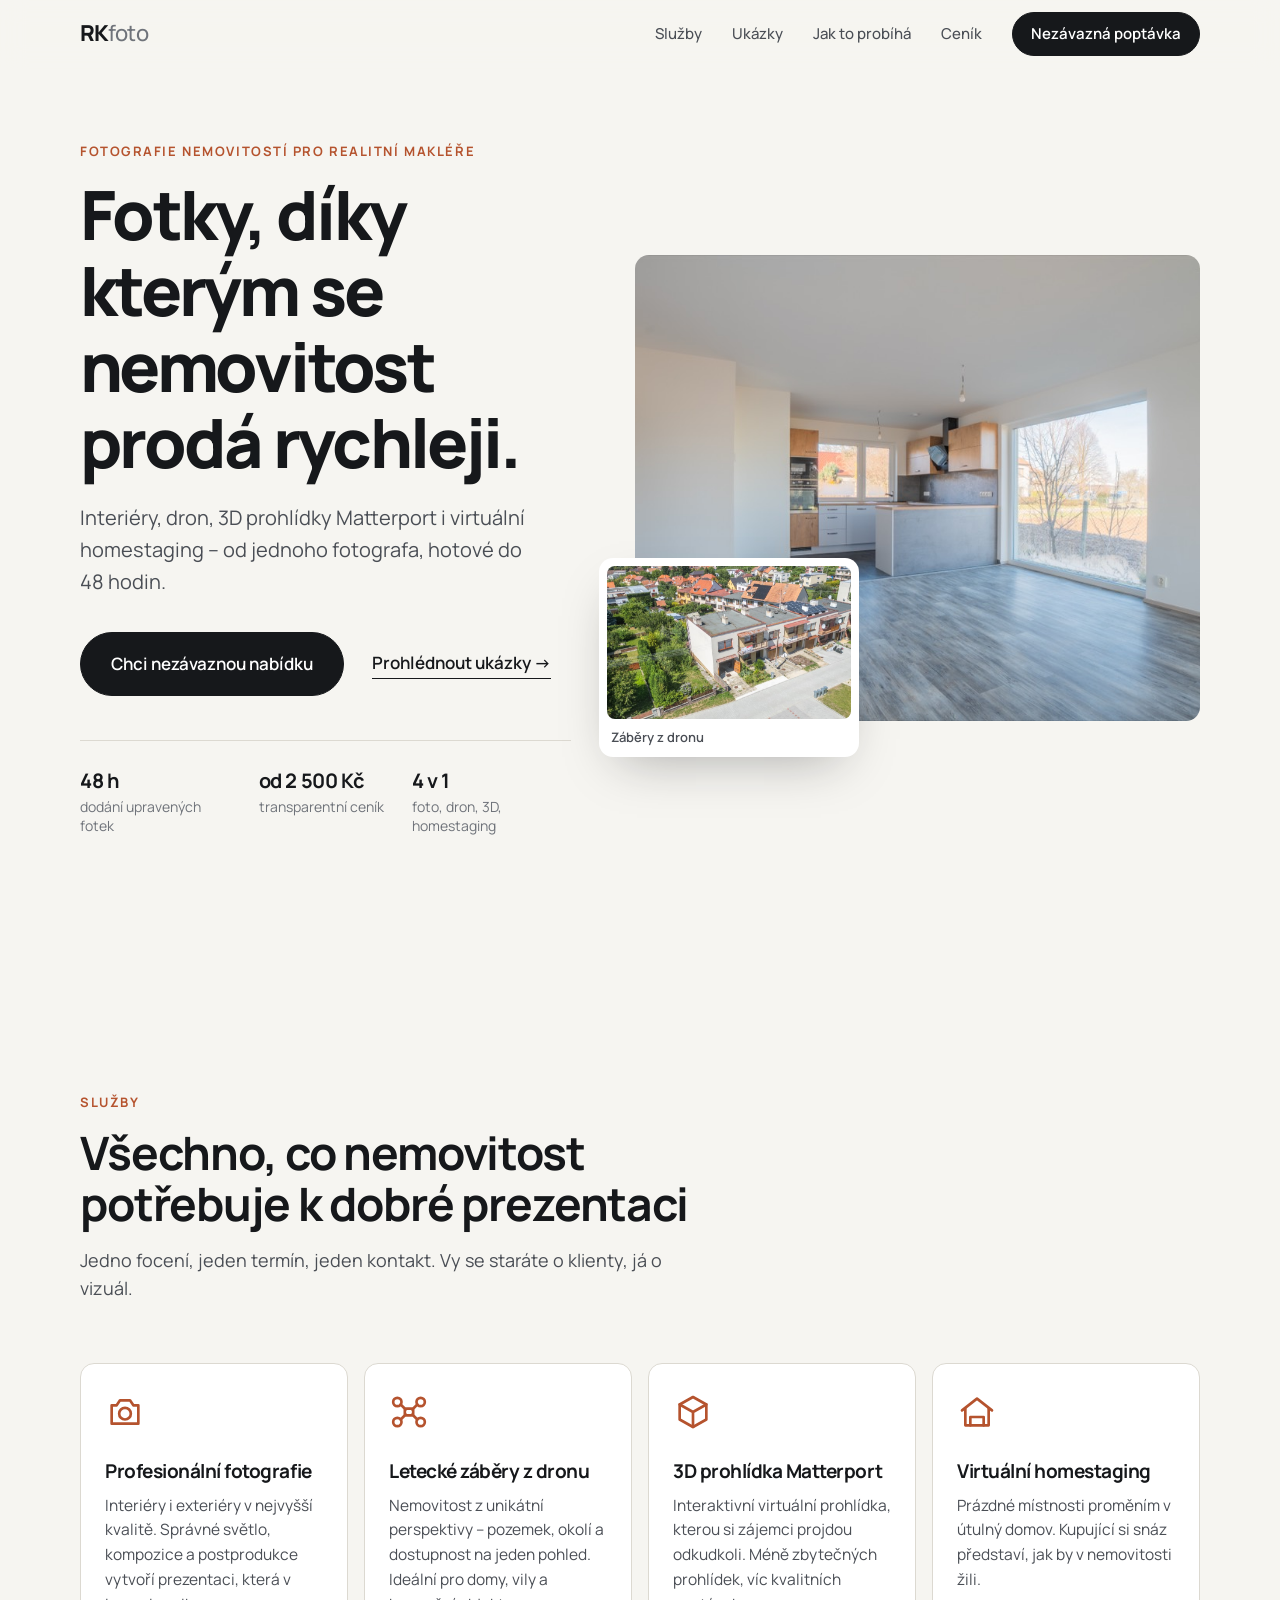
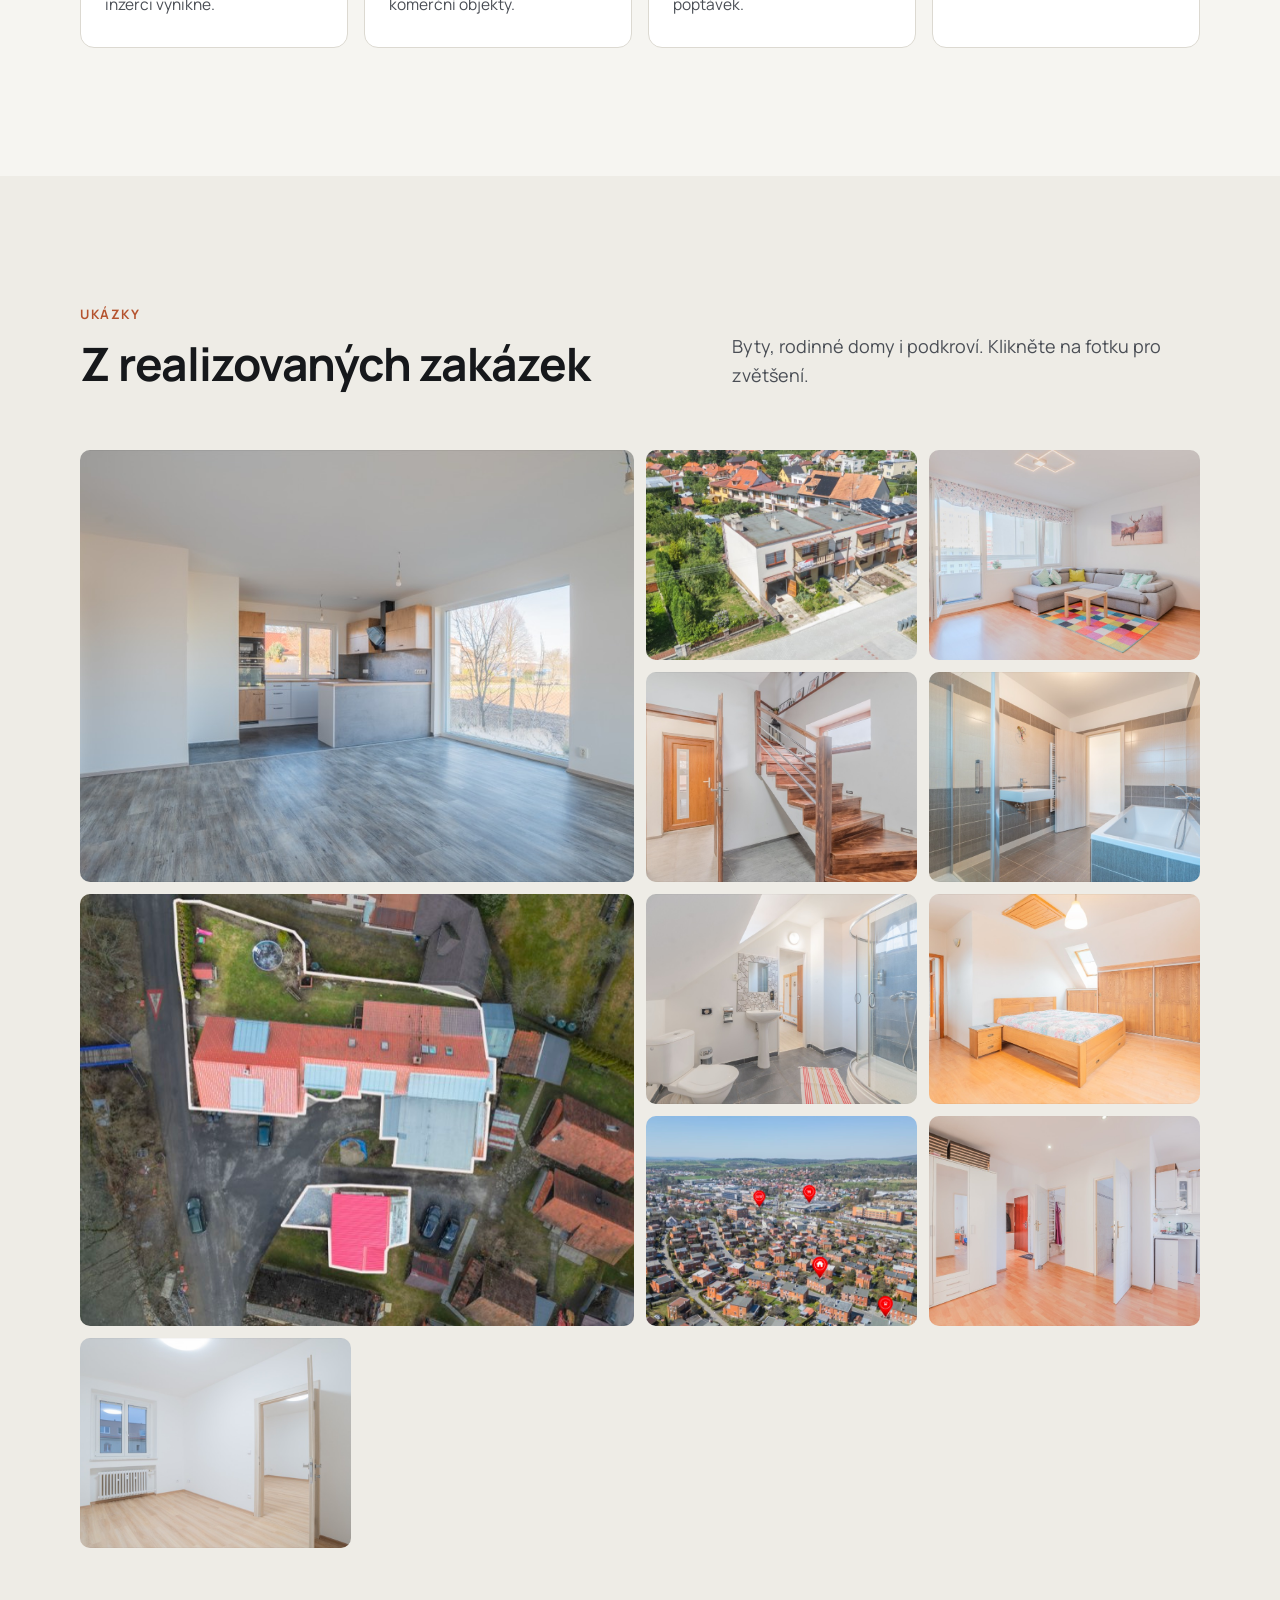
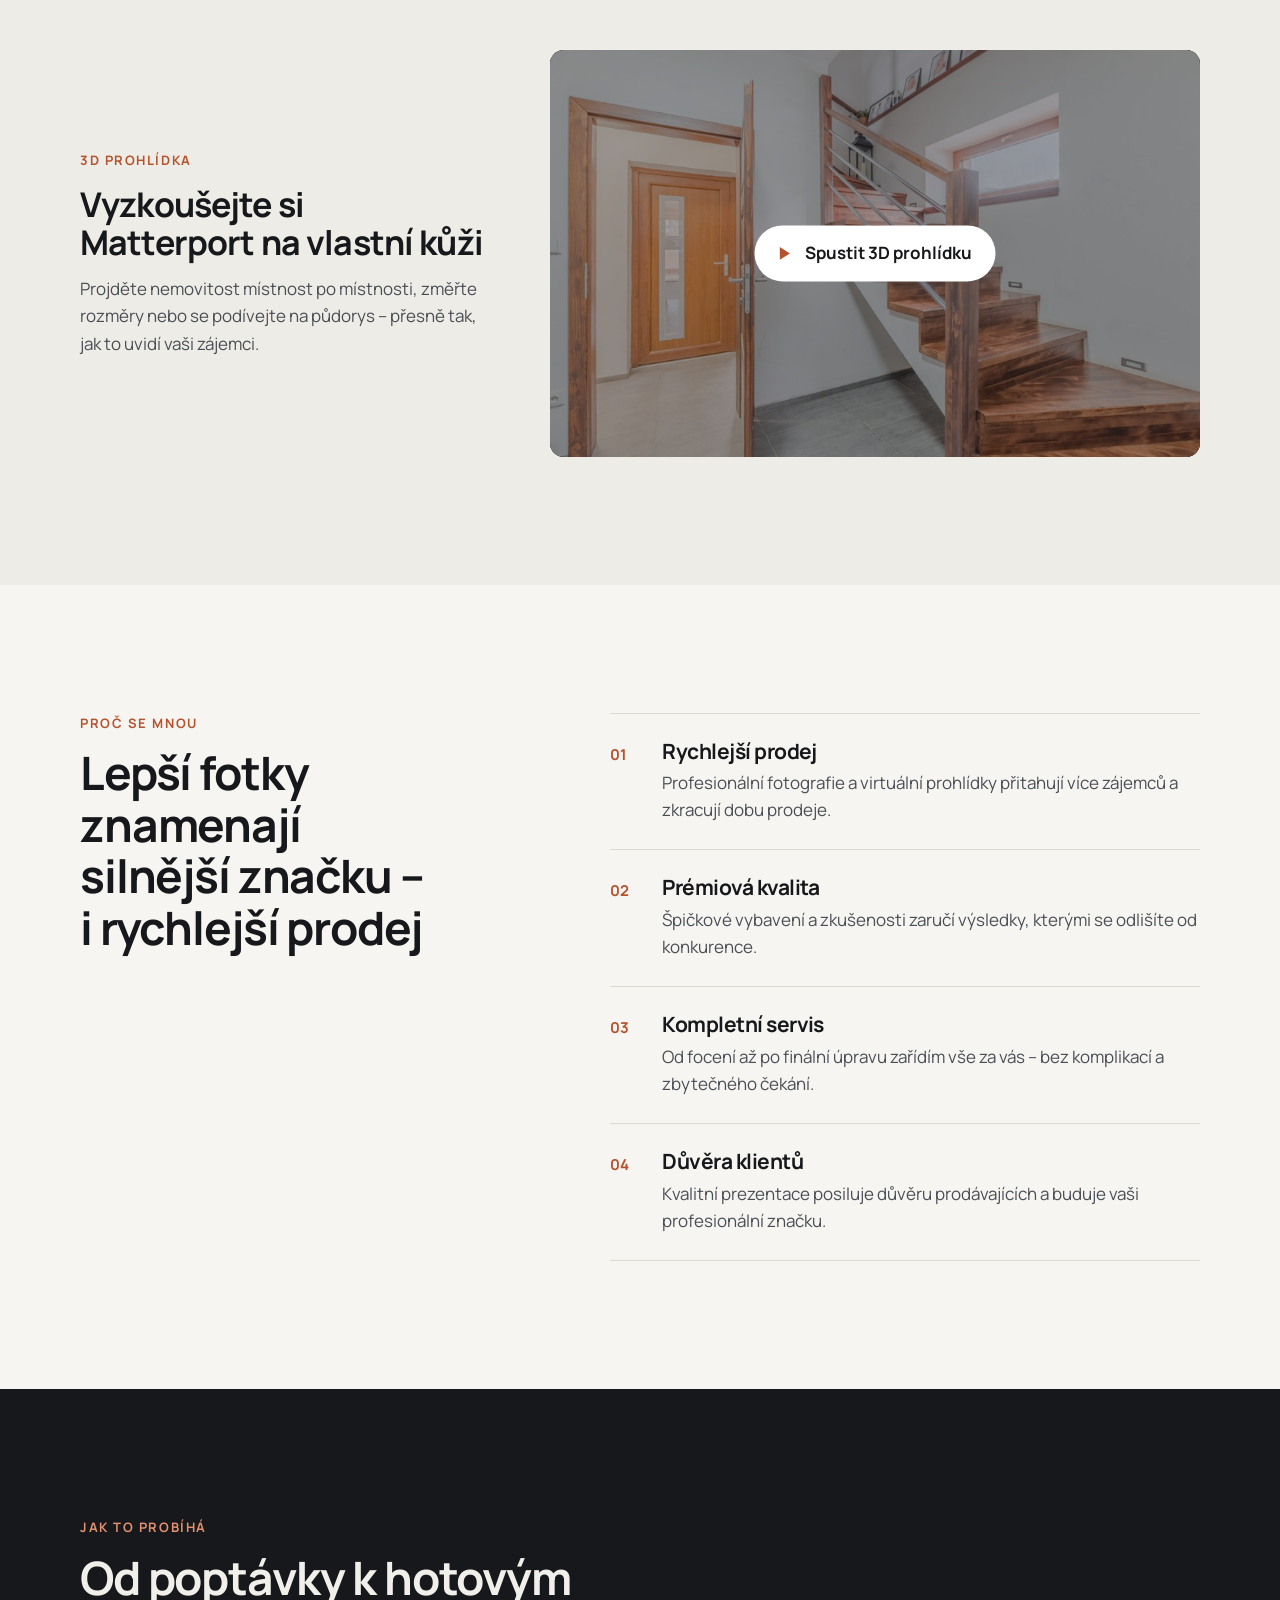
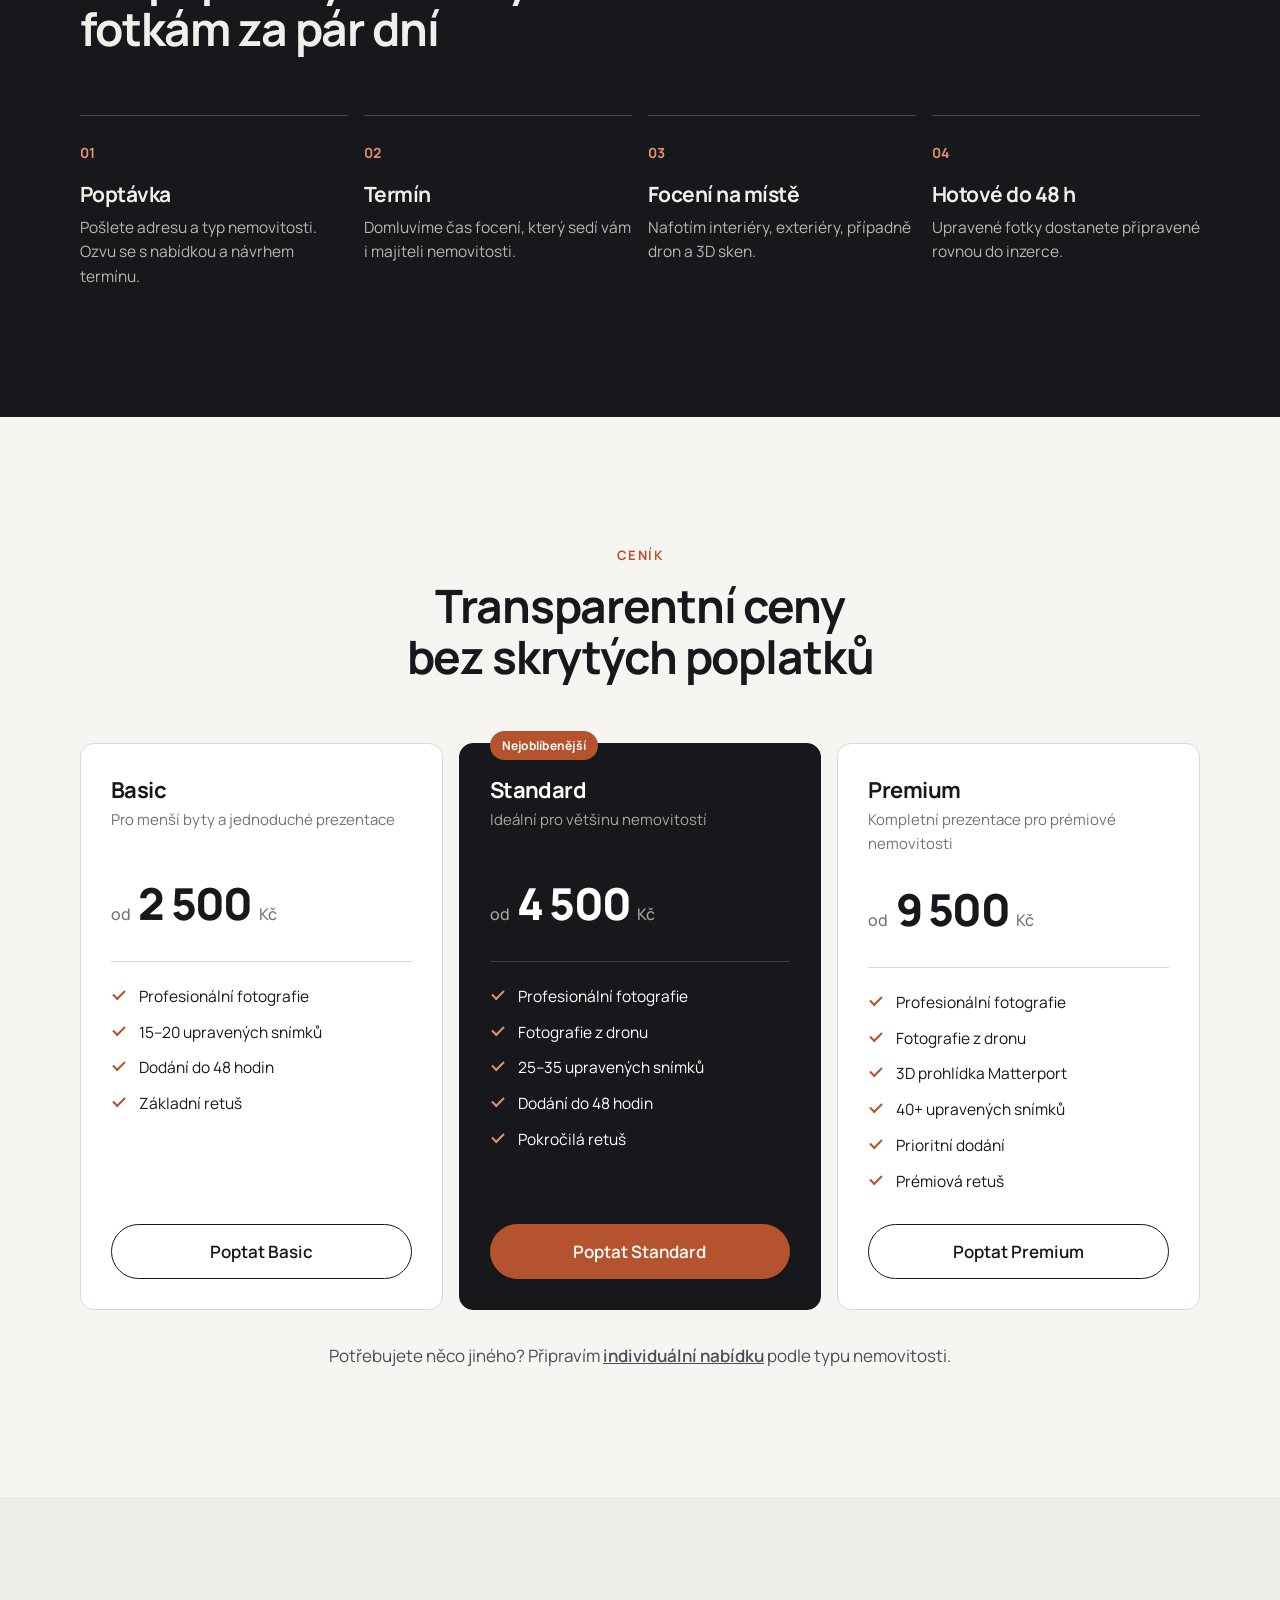
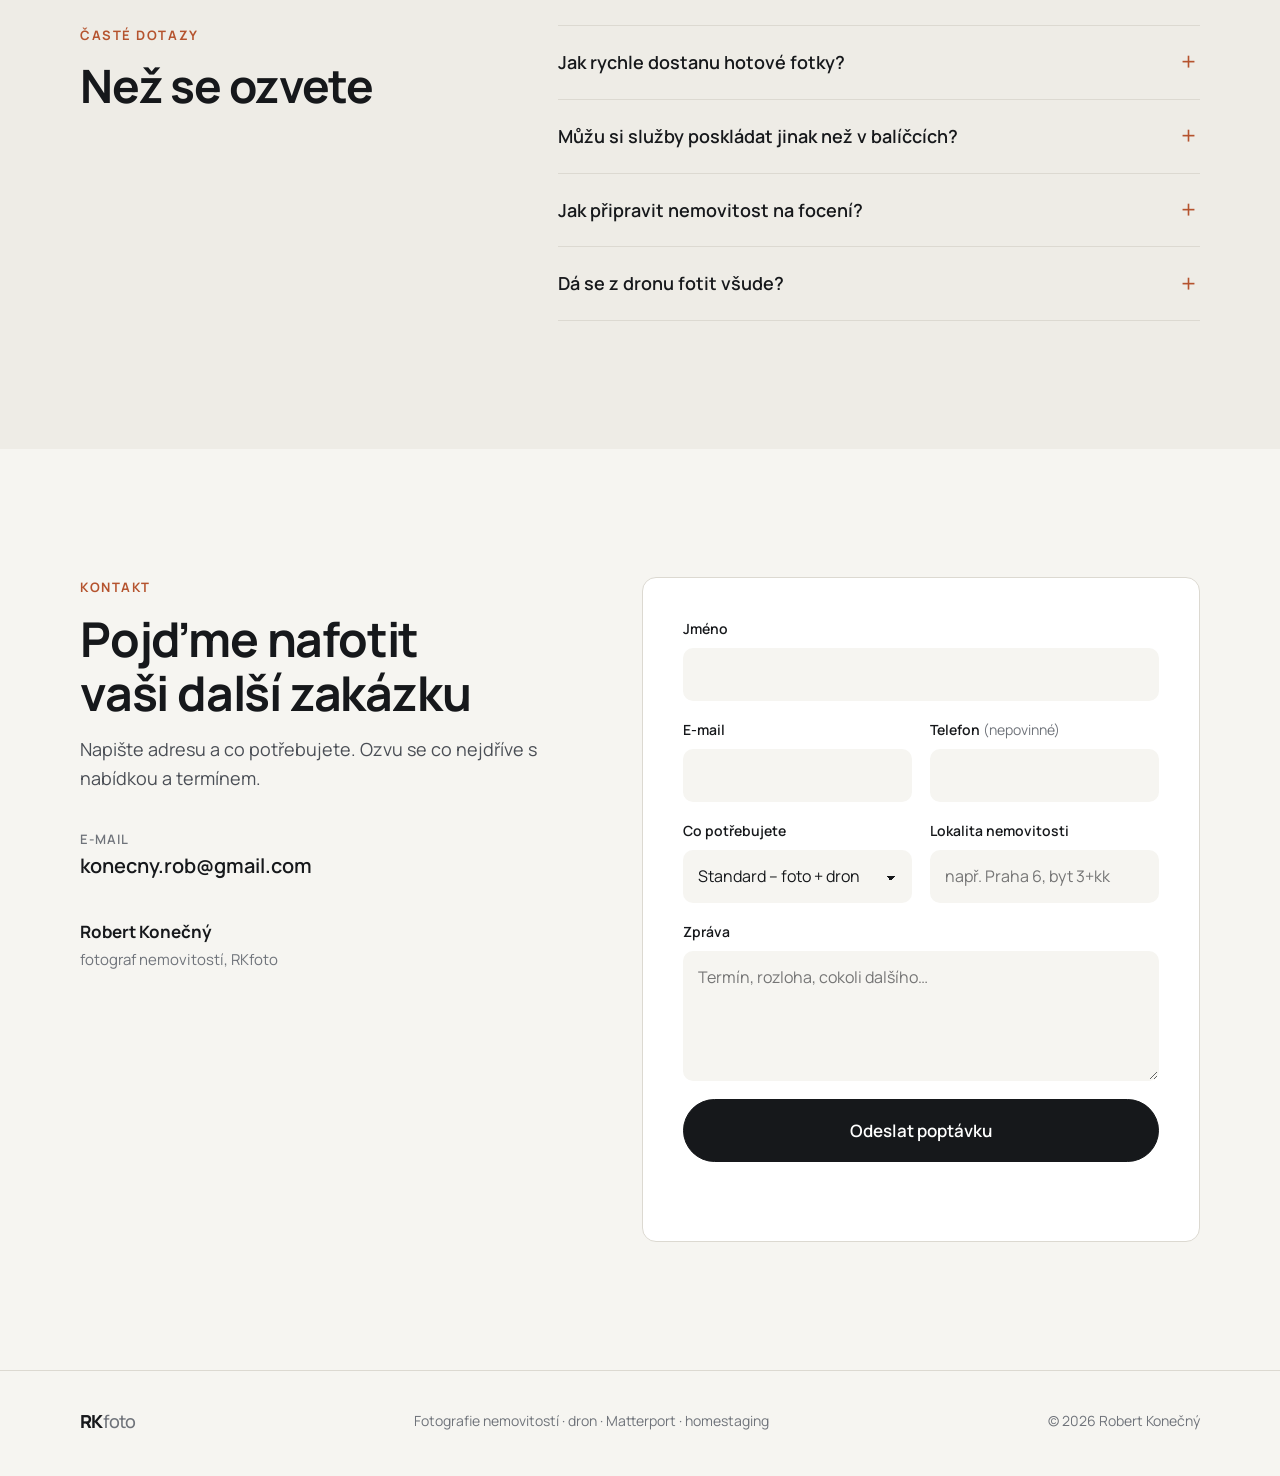
==== index.html @ 1ee728bb "Nový web RKfoto Co-Authored-By: Claude Opus 5.5 <noreply@anthropic.com>" ====
<!doctype html>
<html lang="cs">
<head>
  <meta charset="utf-8">
  <meta name="viewport" content="width=device-width, initial-scale=1">
  <title>RKfoto – fotografie nemovitostí, dron a Matterport pro realitní makléře</title>
  <meta name="description" content="Profesionální fotografie nemovitostí, letecké záběry z dronu, 3D prohlídky Matterport a virtuální homestaging pro realitní makléře. Hotové fotky do 48 hodin.">
  <link rel="canonical" href="https://konecnyrob-hub.github.io/rkfoto/">
  <meta name="theme-color" content="#f6f5f1">

  <meta property="og:type" content="website">
  <meta property="og:locale" content="cs_CZ">
  <meta property="og:site_name" content="RKfoto">
  <meta property="og:url" content="https://konecnyrob-hub.github.io/rkfoto/">
  <meta property="og:title" content="RKfoto – fotografie nemovitostí pro realitní makléře">
  <meta property="og:description" content="Fotografie, dron, Matterport a vizualizace pro makléře, kteří chtějí prodávat rychleji a za vyšší cenu.">
  <meta property="og:image" content="https://konecnyrob-hub.github.io/rkfoto/img/og.jpg">
  <meta property="og:image:width" content="1200">
  <meta property="og:image:height" content="630">
  <meta name="twitter:card" content="summary_large_image">

  <link rel="icon" href="favicon.svg" type="image/svg+xml">
  <link rel="preconnect" href="https://fonts.googleapis.com">
  <link rel="preconnect" href="https://fonts.gstatic.com" crossorigin>
  <link href="https://fonts.googleapis.com/css2?family=Manrope:wght@400;500;600;700;800&display=swap" rel="stylesheet">
  <link rel="preload" as="image" href="img/foto-01.jpg" imagesrcset="img/foto-01-sm.jpg 900w, img/foto-01.jpg 2000w" imagesizes="(max-width: 900px) 100vw, 55vw">
  <link rel="stylesheet" href="styles.css">

  <script type="application/ld+json">
  {
    "@context": "https://schema.org",
    "@type": "ProfessionalService",
    "name": "RKfoto",
    "url": "https://konecnyrob-hub.github.io/rkfoto/",
    "image": "https://konecnyrob-hub.github.io/rkfoto/img/og.jpg",
    "email": "konecny.rob@gmail.com",
    "founder": { "@type": "Person", "name": "Robert Konečný" },
    "description": "Fotografie nemovitostí, letecké záběry z dronu, 3D prohlídky Matterport a virtuální homestaging pro realitní makléře.",
    "priceRange": "od 2 500 Kč",
    "makesOffer": [
      { "@type": "Offer", "name": "Basic", "price": "2500", "priceCurrency": "CZK" },
      { "@type": "Offer", "name": "Standard", "price": "4500", "priceCurrency": "CZK" },
      { "@type": "Offer", "name": "Premium", "price": "9500", "priceCurrency": "CZK" }
    ]
  }
  </script>
</head>
<body>
  <a class="skip" href="#main">Přeskočit na obsah</a>

  <header class="site-header" id="top">
    <div class="wrap header-inner">
      <a href="#top" class="logo" aria-label="RKfoto – na začátek stránky">RK<span>foto</span></a>
      <nav class="nav" id="nav" aria-label="Hlavní navigace">
        <a href="#sluzby">Služby</a>
        <a href="#ukazky">Ukázky</a>
        <a href="#postup">Jak to probíhá</a>
        <a href="#cenik">Ceník</a>
        <a href="#kontakt" class="btn btn-sm">Nezávazná poptávka</a>
      </nav>
      <button class="menu-toggle" aria-expanded="false" aria-controls="nav" aria-label="Otevřít menu">
        <span></span><span></span>
      </button>
    </div>
  </header>

  <main id="main">
    <!-- HERO -->
    <section class="hero">
      <div class="wrap hero-grid">
        <div class="hero-copy">
          <p class="eyebrow">Fotografie nemovitostí pro realitní makléře</p>
          <h1>Fotky, díky kterým se nemovitost prodá rychleji.</h1>
          <p class="lead">Interiéry, dron, 3D prohlídky Matterport i virtuální homestaging – od jednoho fotografa, hotové do 48&nbsp;hodin.</p>
          <div class="hero-cta">
            <a href="#kontakt" class="btn btn-lg">Chci nezávaznou nabídku</a>
            <a href="#ukazky" class="link-arrow">Prohlédnout ukázky</a>
          </div>
          <ul class="hero-facts" aria-label="Hlavní výhody">
            <li><strong>48 h</strong><span>dodání upravených fotek</span></li>
            <li><strong>od 2 500 Kč</strong><span>transparentní ceník</span></li>
            <li><strong>4 v 1</strong><span>foto, dron, 3D, homestaging</span></li>
          </ul>
        </div>
        <div class="hero-media">
          <img class="hero-main" src="img/foto-01.jpg" srcset="img/foto-01-sm.jpg 900w, img/foto-01.jpg 2000w" sizes="(max-width: 900px) 100vw, 55vw" width="2000" height="1333" alt="Světlý otevřený obývací prostor s kuchyní a velkým oknem do zahrady" fetchpriority="high">
          <figure class="hero-inset">
            <img src="img/foto-09-sm.jpg" width="900" height="506" alt="Letecký snímek řadových domů pořízený dronem" loading="lazy">
            <figcaption>Záběry z dronu</figcaption>
          </figure>
        </div>
      </div>
    </section>

    <!-- SLUŽBY -->
    <section class="section" id="sluzby">
      <div class="wrap">
        <div class="section-head">
          <p class="eyebrow">Služby</p>
          <h2>Všechno, co nemovitost potřebuje k dobré prezentaci</h2>
          <p class="section-lead">Jedno focení, jeden termín, jeden kontakt. Vy se staráte o klienty, já o vizuál.</p>
        </div>
        <div class="services">
          <article class="service">
            <svg class="ico" viewBox="0 0 24 24" aria-hidden="true"><path d="M4 8h3l2-3h6l2 3h3v11H4z"/><circle cx="12" cy="13" r="3.5"/></svg>
            <h3>Profesionální fotografie</h3>
            <p>Interiéry i exteriéry v nejvyšší kvalitě. Správné světlo, kompozice a postprodukce vytvoří prezentaci, která v inzerci vynikne.</p>
          </article>
          <article class="service">
            <svg class="ico" viewBox="0 0 24 24" aria-hidden="true"><circle cx="5" cy="6" r="2.5"/><circle cx="19" cy="6" r="2.5"/><circle cx="5" cy="18" r="2.5"/><circle cx="19" cy="18" r="2.5"/><path d="M7 7.5l3 3m4 0l3-3M7 16.5l3-3m4 0l3 3"/><rect x="9.5" y="10" width="5" height="4" rx="1"/></svg>
            <h3>Letecké záběry z dronu</h3>
            <p>Nemovitost z unikátní perspektivy – pozemek, okolí a dostupnost na jeden pohled. Ideální pro domy, vily a komerční objekty.</p>
          </article>
          <article class="service">
            <svg class="ico" viewBox="0 0 24 24" aria-hidden="true"><path d="M12 3l8 4.5v9L12 21l-8-4.5v-9z"/><path d="M12 12l8-4.5M12 12v9M12 12L4 7.5"/></svg>
            <h3>3D prohlídka Matterport</h3>
            <p>Interaktivní virtuální prohlídka, kterou si zájemci projdou odkudkoli. Méně zbytečných prohlídek, víc kvalitních poptávek.</p>
          </article>
          <article class="service">
            <svg class="ico" viewBox="0 0 24 24" aria-hidden="true"><path d="M3 11l9-7 9 7"/><path d="M5 10v10h14V10"/><path d="M8 20v-5h8v5"/></svg>
            <h3>Virtuální homestaging</h3>
            <p>Prázdné místnosti proměním v útulný domov. Kupující si snáz představí, jak by v nemovitosti žili.</p>
          </article>
        </div>
      </div>
    </section>

    <!-- UKÁZKY -->
    <section class="section section-alt" id="ukazky">
      <div class="wrap">
        <div class="section-head section-head-row">
          <div>
            <p class="eyebrow">Ukázky</p>
            <h2>Z realizovaných zakázek</h2>
          </div>
          <p class="section-lead">Byty, rodinné domy i podkroví. Klikněte na fotku pro zvětšení.</p>
        </div>

        <div class="gallery" id="gallery">
          <button class="g-item g-wide" data-full="img/foto-01.jpg"><img src="img/foto-01-sm.jpg" width="900" height="600" loading="lazy" alt="Otevřený obývací prostor s kuchyní a velkým oknem do zahrady"></button>
          <button class="g-item" data-full="img/foto-09.jpg"><img src="img/foto-09-sm.jpg" width="900" height="506" loading="lazy" alt="Letecký snímek řadových domů z dronu"></button>
          <button class="g-item" data-full="img/foto-03.jpg"><img src="img/foto-03-sm.jpg" width="900" height="599" loading="lazy" alt="Světlý obývací pokoj s rohovou sedačkou"></button>
          <button class="g-item" data-full="img/foto-08.jpg"><img src="img/foto-08-sm.jpg" width="900" height="599" loading="lazy" alt="Vstupní hala se dřevěným schodištěm"></button>
          <button class="g-item" data-full="img/foto-02.jpg"><img src="img/foto-02-sm.jpg" width="900" height="600" loading="lazy" alt="Moderní koupelna s vanou a sprchovým koutem"></button>
          <button class="g-item g-wide" data-full="img/foto-07.jpg"><img src="img/foto-07-sm.jpg" width="900" height="506" loading="lazy" alt="Pohled z dronu shora na pozemek s vyznačenou hranicí"></button>
          <button class="g-item" data-full="img/foto-12.jpg"><img src="img/foto-12-sm.jpg" width="900" height="599" loading="lazy" alt="Podkrovní koupelna se sprchovým koutem"></button>
          <button class="g-item" data-full="img/foto-06.jpg"><img src="img/foto-06-sm.jpg" width="900" height="599" loading="lazy" alt="Podkrovní ložnice s vestavěnými skříněmi"></button>
          <button class="g-item" data-full="img/foto-10.jpg"><img src="img/foto-10-sm.jpg" width="900" height="506" loading="lazy" alt="Letecký snímek lokality s vyznačenými body zájmu"></button>
          <button class="g-item" data-full="img/foto-04.jpg"><img src="img/foto-04-sm.jpg" width="900" height="599" loading="lazy" alt="Předsíň s vestavěnou skříní a kuchyňským koutem"></button>
          <button class="g-item" data-full="img/foto-05.jpg"><img src="img/foto-05-sm.jpg" width="900" height="600" loading="lazy" alt="Světlý pokoj po rekonstrukci"></button>
        </div>

        <div class="matterport">
          <div class="matterport-copy">
            <p class="eyebrow">3D prohlídka</p>
            <h3>Vyzkoušejte si Matterport na vlastní kůži</h3>
            <p>Projděte nemovitost místnost po místnosti, změřte rozměry nebo se podívejte na půdorys – přesně tak, jak to uvidí vaši zájemci.</p>
          </div>
          <div class="matterport-frame" id="matterport">
            <button class="mp-facade" data-src="https://my.matterport.com/show/?m=eqZwNw3YYCY&play=1">
              <img src="img/foto-08-sm.jpg" width="900" height="599" loading="lazy" alt="">
              <span class="mp-play"><svg viewBox="0 0 24 24" aria-hidden="true"><path d="M8 5v14l11-7z"/></svg>Spustit 3D prohlídku</span>
            </button>
          </div>
        </div>
      </div>
    </section>

    <!-- PROČ -->
    <section class="section" id="proc">
      <div class="wrap why">
        <div class="section-head">
          <p class="eyebrow">Proč se mnou</p>
          <h2>Lepší fotky znamenají silnější značku – i rychlejší prodej</h2>
        </div>
        <ol class="why-list">
          <li><h3>Rychlejší prodej</h3><p>Profesionální fotografie a virtuální prohlídky přitahují více zájemců a zkracují dobu prodeje.</p></li>
          <li><h3>Prémiová kvalita</h3><p>Špičkové vybavení a zkušenosti zaručí výsledky, kterými se odlišíte od konkurence.</p></li>
          <li><h3>Kompletní servis</h3><p>Od focení až po finální úpravu zařídím vše za vás – bez komplikací a zbytečného čekání.</p></li>
          <li><h3>Důvěra klientů</h3><p>Kvalitní prezentace posiluje důvěru prodávajících a buduje vaši profesionální značku.</p></li>
        </ol>
      </div>
    </section>

    <!-- POSTUP -->
    <section class="section section-ink" id="postup">
      <div class="wrap">
        <div class="section-head">
          <p class="eyebrow">Jak to probíhá</p>
          <h2>Od poptávky k hotovým fotkám za pár dní</h2>
        </div>
        <ol class="steps">
          <li><span class="step-n">01</span><h3>Poptávka</h3><p>Pošlete adresu a typ nemovitosti. Ozvu se s nabídkou a návrhem termínu.</p></li>
          <li><span class="step-n">02</span><h3>Termín</h3><p>Domluvíme čas focení, který sedí vám i majiteli nemovitosti.</p></li>
          <li><span class="step-n">03</span><h3>Focení na místě</h3><p>Nafotím interiéry, exteriéry, případně dron a 3D sken.</p></li>
          <li><span class="step-n">04</span><h3>Hotové do 48 h</h3><p>Upravené fotky dostanete připravené rovnou do inzerce.</p></li>
        </ol>
      </div>
    </section>

    <!-- CENÍK -->
    <section class="section" id="cenik">
      <div class="wrap">
        <div class="section-head center">
          <p class="eyebrow">Ceník</p>
          <h2>Transparentní ceny bez skrytých poplatků</h2>
        </div>
        <div class="pricing">
          <article class="plan">
            <h3>Basic</h3>
            <p class="plan-desc">Pro menší byty a jednoduché prezentace</p>
            <p class="price"><span>od</span> 2 500 <span>Kč</span></p>
            <ul>
              <li>Profesionální fotografie</li>
              <li>15–20 upravených snímků</li>
              <li>Dodání do 48 hodin</li>
              <li>Základní retuš</li>
            </ul>
            <a href="#kontakt" class="btn btn-outline" data-plan="Basic">Poptat Basic</a>
          </article>
          <article class="plan plan-featured">
            <p class="badge">Nejoblíbenější</p>
            <h3>Standard</h3>
            <p class="plan-desc">Ideální pro většinu nemovitostí</p>
            <p class="price"><span>od</span> 4 500 <span>Kč</span></p>
            <ul>
              <li>Profesionální fotografie</li>
              <li>Fotografie z dronu</li>
              <li>25–35 upravených snímků</li>
              <li>Dodání do 48 hodin</li>
              <li>Pokročilá retuš</li>
            </ul>
            <a href="#kontakt" class="btn" data-plan="Standard">Poptat Standard</a>
          </article>
          <article class="plan">
            <h3>Premium</h3>
            <p class="plan-desc">Kompletní prezentace pro prémiové nemovitosti</p>
            <p class="price"><span>od</span> 9 500 <span>Kč</span></p>
            <ul>
              <li>Profesionální fotografie</li>
              <li>Fotografie z dronu</li>
              <li>3D prohlídka Matterport</li>
              <li>40+ upravených snímků</li>
              <li>Prioritní dodání</li>
              <li>Prémiová retuš</li>
            </ul>
            <a href="#kontakt" class="btn btn-outline" data-plan="Premium">Poptat Premium</a>
          </article>
        </div>
        <p class="pricing-note">Potřebujete něco jiného? Připravím <a href="#kontakt" data-plan="Individuální nabídka">individuální nabídku</a> podle typu nemovitosti.</p>
      </div>
    </section>

    <!-- FAQ -->
    <section class="section section-alt" id="faq">
      <div class="wrap faq-grid">
        <div class="section-head">
          <p class="eyebrow">Časté dotazy</p>
          <h2>Než se ozvete</h2>
        </div>
        <div class="faq">
          <details>
            <summary>Jak rychle dostanu hotové fotky?</summary>
            <p>Upravené fotografie dodávám do 48 hodin od focení. U balíčku Premium mají zakázky přednost.</p>
          </details>
          <details>
            <summary>Můžu si služby poskládat jinak než v balíčcích?</summary>
            <p>Ano. Balíčky jsou orientační – napište, co potřebujete, a připravím individuální nabídku podle typu a velikosti nemovitosti.</p>
          </details>
          <details>
            <summary>Jak připravit nemovitost na focení?</summary>
            <p>Stačí uklidit osobní věci z dohledu, rozsvítit všechna světla, vytáhnout žaluzie a schovat kabely, odpadkové koše a ručníky.</p>
          </details>
          <details>
            <summary>Dá se z dronu fotit všude?</summary>
            <p>Let záleží na počasí a lokalitě – v některých oblastech platí omezení. Při poptávce lokalitu ověřím a případné omezení řeknu dopředu.</p>
          </details>
        </div>
      </div>
    </section>

    <!-- KONTAKT -->
    <section class="section" id="kontakt">
      <div class="wrap contact">
        <div class="contact-copy">
          <p class="eyebrow">Kontakt</p>
          <h2>Pojďme nafotit vaši další zakázku</h2>
          <p class="section-lead">Napište adresu a co potřebujete. Ozvu se co nejdříve s nabídkou a termínem.</p>
          <ul class="contact-list">
            <li>
              <span class="c-label">E-mail</span>
              <a href="mailto:konecny.rob@gmail.com">konecny.rob@gmail.com</a>
            </li>
            <!-- Doplňte telefon – výrazně zvyšuje počet poptávek:
            <li>
              <span class="c-label">Telefon</span>
              <a href="tel:+420000000000">+420 000 000 000</a>
            </li>
            -->
          </ul>
          <p class="sig">Robert Konečný<br><span>fotograf nemovitostí, RKfoto</span></p>
        </div>

        <form class="form" id="form" novalidate>
          <div class="field">
            <label for="f-name">Jméno</label>
            <input id="f-name" name="name" autocomplete="name" required>
          </div>
          <div class="field-row">
            <div class="field">
              <label for="f-email">E-mail</label>
              <input id="f-email" name="email" type="email" autocomplete="email" required>
            </div>
            <div class="field">
              <label for="f-phone">Telefon <span class="opt">(nepovinné)</span></label>
              <input id="f-phone" name="phone" type="tel" autocomplete="tel">
            </div>
          </div>
          <div class="field-row">
            <div class="field">
              <label for="f-plan">Co potřebujete</label>
              <select id="f-plan" name="plan">
                <option>Standard – foto + dron</option>
                <option>Basic – foto</option>
                <option>Premium – foto + dron + Matterport</option>
                <option>Virtuální homestaging</option>
                <option>Individuální nabídka</option>
              </select>
            </div>
            <div class="field">
              <label for="f-place">Lokalita nemovitosti</label>
              <input id="f-place" name="place" placeholder="např. Praha 6, byt 3+kk">
            </div>
          </div>
          <div class="field">
            <label for="f-msg">Zpráva</label>
            <textarea id="f-msg" name="message" rows="4" required placeholder="Termín, rozloha, cokoli dalšího…"></textarea>
          </div>
          <input type="text" name="_gotcha" class="hp" tabindex="-1" autocomplete="off" aria-hidden="true">
          <button class="btn btn-lg btn-block" type="submit">Odeslat poptávku</button>
          <p class="form-status" id="form-status" role="status" aria-live="polite"></p>
        </form>
      </div>
    </section>
  </main>

  <footer class="footer">
    <div class="wrap footer-inner">
      <a href="#top" class="logo">RK<span>foto</span></a>
      <p>Fotografie nemovitostí · dron · Matterport · homestaging</p>
      <p>© <span id="year">2026</span> Robert Konečný</p>
    </div>
  </footer>

  <a href="#kontakt" class="mobile-cta">Nezávazná poptávka</a>

  <dialog class="lightbox" id="lightbox" aria-label="Náhled fotografie">
    <button class="lb-close" aria-label="Zavřít">×</button>
    <button class="lb-nav lb-prev" aria-label="Předchozí fotka">‹</button>
    <img alt="">
    <button class="lb-nav lb-next" aria-label="Další fotka">›</button>
  </dialog>

  <script src="script.js" defer></script>
</body>
</html>
---- styles.css ----
:root {
  --bg: #f6f5f1;
  --surface: #ffffff;
  --alt: #eeece6;
  --ink: #16181b;
  --ink-2: #4a4e55;
  --muted: #6f737a;
  --line: #dcd9d1;
  --accent: #b5532e;
  --accent-ink: #ffffff;
  --radius: 14px;
  --radius-sm: 10px;
  --wrap: 1200px;
  --gutter: clamp(16px, 4vw, 40px);
  --section: clamp(72px, 10vw, 128px);
  --font: "Manrope", system-ui, -apple-system, "Segoe UI", Roboto, sans-serif;
}

*, *::before, *::after { box-sizing: border-box; }
html { scroll-behavior: smooth; scroll-padding-top: 80px; -webkit-text-size-adjust: 100%; }
body {
  margin: 0;
  font-family: var(--font);
  font-size: 17px;
  line-height: 1.6;
  color: var(--ink);
  background: var(--bg);
  -webkit-font-smoothing: antialiased;
  text-rendering: optimizeLegibility;
}
img { display: block; max-width: 100%; height: auto; }
a { color: inherit; }
h1, h2, h3 { margin: 0; line-height: 1.12; letter-spacing: -0.025em; font-weight: 700; text-wrap: balance; }
p { margin: 0; }
button { font: inherit; color: inherit; cursor: pointer; }
:focus-visible { outline: 2px solid var(--accent); outline-offset: 3px; border-radius: 4px; }

.wrap { max-width: var(--wrap); margin: 0 auto; padding: 0 var(--gutter); }
.skip { position: absolute; left: -999px; top: 8px; background: var(--ink); color: #fff; padding: 8px 14px; border-radius: 8px; z-index: 100; }
.skip:focus { left: 8px; }

.eyebrow {
  font-size: 13px; font-weight: 700; letter-spacing: .12em; text-transform: uppercase;
  color: var(--accent); margin-bottom: 14px;
}

/* Buttons */
.btn {
  display: inline-flex; align-items: center; justify-content: center; gap: 8px;
  background: var(--ink); color: #fff; text-decoration: none; font-weight: 600;
  padding: 13px 22px; border-radius: 999px; border: 1.5px solid var(--ink);
  transition: background .2s, color .2s, transform .2s;
  white-space: nowrap;
}
.btn:hover { background: var(--accent); border-color: var(--accent); }
.btn:active { transform: translateY(1px); }
.btn-sm { padding: 9px 18px; font-size: 15px; }
.btn-lg { padding: 17px 30px; font-size: 17px; }
.btn-block { width: 100%; }
.btn-outline { background: transparent; color: var(--ink); }
.btn-outline:hover { background: var(--ink); border-color: var(--ink); color: #fff; }
.link-arrow { font-weight: 600; text-decoration: none; border-bottom: 1.5px solid currentColor; padding-bottom: 2px; }
.link-arrow::after { content: " →"; }
.link-arrow:hover { color: var(--accent); }

/* Header */
.site-header {
  position: sticky; top: 0; z-index: 50;
  background: color-mix(in srgb, var(--bg) 88%, transparent);
  backdrop-filter: saturate(1.4) blur(12px);
  -webkit-backdrop-filter: saturate(1.4) blur(12px);
  border-bottom: 1px solid transparent;
  transition: border-color .2s;
}
.site-header.scrolled { border-bottom-color: var(--line); }
.header-inner { display: flex; align-items: center; justify-content: space-between; height: 68px; }
.logo { font-weight: 800; font-size: 22px; letter-spacing: -0.04em; text-decoration: none; }
.logo span { font-weight: 500; color: var(--muted); }
.nav { display: flex; align-items: center; gap: 30px; }
.nav a:not(.btn) { text-decoration: none; font-size: 15px; font-weight: 500; color: var(--ink-2); }
.nav a:not(.btn):hover { color: var(--ink); }
.menu-toggle { display: none; background: none; border: 0; width: 44px; height: 44px; padding: 12px 10px; flex-direction: column; justify-content: center; gap: 6px; }
.menu-toggle span { display: block; height: 2px; background: var(--ink); border-radius: 2px; transition: transform .25s; }
.menu-toggle[aria-expanded="true"] span:first-child { transform: translateY(4px) rotate(45deg); }
.menu-toggle[aria-expanded="true"] span:last-child { transform: translateY(-4px) rotate(-45deg); }

/* Hero */
.hero { padding: clamp(32px, 6vw, 72px) 0 var(--section); }
.hero-grid { display: grid; grid-template-columns: 1fr 1.15fr; gap: clamp(32px, 5vw, 72px); align-items: center; }
.hero h1 { font-size: clamp(38px, 5.6vw, 68px); font-weight: 800; letter-spacing: -0.04em; }
.lead { font-size: clamp(18px, 1.6vw, 20px); color: var(--ink-2); margin-top: 22px; max-width: 34em; }
.hero-cta { display: flex; align-items: center; gap: 28px; flex-wrap: wrap; margin-top: 34px; }
.hero-facts { list-style: none; padding: 0; margin: 44px 0 0; display: grid; grid-template-columns: repeat(3, auto); gap: 28px; justify-content: start; border-top: 1px solid var(--line); padding-top: 24px; }
.hero-facts strong { display: block; font-size: 20px; letter-spacing: -0.02em; }
.hero-facts span { font-size: 14px; color: var(--muted); line-height: 1.4; display: block; }
.hero-media { position: relative; }
.hero-main { width: 100%; aspect-ratio: 4 / 3.3; object-fit: cover; border-radius: var(--radius); }
.hero-inset {
  position: absolute; left: -36px; bottom: -36px; width: 46%; margin: 0;
  background: var(--surface); padding: 8px 8px 10px; border-radius: var(--radius);
  box-shadow: 0 20px 50px -20px rgba(22, 24, 27, .35);
}
.hero-inset img { border-radius: 8px; aspect-ratio: 16 / 10; object-fit: cover; width: 100%; }
.hero-inset figcaption { font-size: 13px; font-weight: 600; padding: 8px 4px 0; color: var(--ink-2); }

/* Sections */
.section { padding: var(--section) 0; }
.section-alt { background: var(--alt); }
.section-ink { background: var(--ink); color: #f1efea; }
.section-ink .eyebrow { color: #e3916f; }
.section-head { max-width: 720px; margin-bottom: clamp(36px, 5vw, 60px); }
.section-head.center { margin-left: auto; margin-right: auto; text-align: center; }
.section-head h2 { font-size: clamp(30px, 3.8vw, 46px); }
.section-lead { color: var(--ink-2); font-size: 18px; margin-top: 16px; max-width: 34em; }
.section-head-row { max-width: none; display: flex; justify-content: space-between; align-items: end; gap: 32px; flex-wrap: wrap; }
.section-head-row .section-lead { margin-top: 0; max-width: 26em; }

/* Services */
.services { display: grid; grid-template-columns: repeat(4, 1fr); gap: 16px; }
.service { background: var(--surface); border: 1px solid var(--line); border-radius: var(--radius); padding: 28px 24px 30px; transition: border-color .2s, transform .2s; }
.service:hover { border-color: var(--ink); transform: translateY(-3px); }
.service h3 { font-size: 19px; margin: 22px 0 10px; }
.service p { font-size: 15.5px; color: var(--ink-2); }
.ico { width: 40px; height: 40px; fill: none; stroke: var(--accent); stroke-width: 1.6; stroke-linecap: round; stroke-linejoin: round; }

/* Gallery */
.gallery { display: grid; grid-template-columns: repeat(4, 1fr); grid-auto-rows: 210px; grid-auto-flow: dense; gap: 12px; }
.g-item { padding: 0; border: 0; background: var(--line); border-radius: var(--radius-sm); overflow: hidden; position: relative; }
.g-item img { width: 100%; height: 100%; object-fit: cover; transition: transform .6s cubic-bezier(.2,.7,.2,1); }
.g-item:hover img { transform: scale(1.04); }
.g-wide { grid-column: span 2; grid-row: span 2; }

.matterport { display: grid; grid-template-columns: 1fr 1.6fr; gap: clamp(28px, 5vw, 64px); align-items: center; margin-top: clamp(64px, 8vw, 104px); }
.matterport h3 { font-size: clamp(26px, 2.8vw, 34px); }
.matterport-copy p:not(.eyebrow) { color: var(--ink-2); margin-top: 14px; }
.matterport-frame { aspect-ratio: 16 / 10; border-radius: var(--radius); overflow: hidden; background: var(--ink); }
.matterport-frame iframe { width: 100%; height: 100%; border: 0; display: block; }
.mp-facade { width: 100%; height: 100%; border: 0; padding: 0; position: relative; display: block; background: var(--ink); }
.mp-facade img { width: 100%; height: 100%; object-fit: cover; opacity: .62; transition: opacity .3s; }
.mp-facade:hover img { opacity: .5; }
.mp-play {
  position: absolute; left: 50%; top: 50%; transform: translate(-50%, -50%);
  display: inline-flex; align-items: center; gap: 10px; white-space: nowrap;
  background: #fff; color: var(--ink); font-weight: 700; padding: 14px 24px 14px 18px; border-radius: 999px;
}
.mp-play svg { width: 22px; height: 22px; fill: var(--accent); }

/* Why */
.why { display: grid; grid-template-columns: 1fr 1.3fr; gap: clamp(32px, 6vw, 96px); }
.why .section-head { margin-bottom: 0; }
.why-list { list-style: none; margin: 0; padding: 0; counter-reset: why; }
.why-list li { counter-increment: why; display: grid; grid-template-columns: 52px 1fr; padding: 26px 0; border-top: 1px solid var(--line); }
.why-list li:last-child { border-bottom: 1px solid var(--line); }
.why-list li::before { content: "0" counter(why); grid-row: span 2; font-weight: 700; color: var(--accent); font-size: 15px; padding-top: 3px; }
.why-list h3 { font-size: 21px; }
.why-list p { color: var(--ink-2); margin-top: 6px; }

/* Steps */
.steps { list-style: none; margin: 0; padding: 0; display: grid; grid-template-columns: repeat(4, 1fr); gap: 16px; }
.steps li { border-top: 1px solid rgba(255,255,255,.2); padding-top: 22px; }
.step-n { font-size: 14px; font-weight: 700; color: #e3916f; }
.steps h3 { font-size: 21px; margin: 18px 0 8px; }
.steps p { color: #b9b6ae; font-size: 15.5px; }

/* Pricing */
.pricing { display: grid; grid-template-columns: repeat(3, 1fr); gap: 16px; align-items: stretch; }
.plan { background: var(--surface); border: 1px solid var(--line); border-radius: var(--radius); padding: 34px 30px 30px; display: flex; flex-direction: column; position: relative; }
.plan h3 { font-size: 22px; }
.plan-desc { color: var(--muted); font-size: 15px; margin-top: 6px; min-height: 2.8em; }
.price { font-size: 44px; font-weight: 800; letter-spacing: -0.04em; margin: 18px 0 22px; }
.price span { font-size: 16px; font-weight: 500; letter-spacing: 0; color: var(--muted); }
.plan ul { list-style: none; padding: 22px 0 0; margin: 0 0 30px; border-top: 1px solid var(--line); display: grid; gap: 11px; flex: 1; align-content: start; }
.plan li { padding-left: 28px; position: relative; font-size: 15.5px; }
.plan li::before { content: ""; position: absolute; left: 2px; top: 6px; width: 12px; height: 7px; border-left: 2px solid var(--accent); border-bottom: 2px solid var(--accent); transform: rotate(-45deg); }
.plan-featured { background: var(--ink); color: #fff; border-color: var(--ink); }
.plan-featured .plan-desc, .plan-featured .price span { color: #a9a69f; }
.plan-featured ul { border-top-color: rgba(255,255,255,.18); }
.plan-featured li::before { border-color: #e3916f; }
.plan-featured .btn { background: var(--accent); border-color: var(--accent); }
.plan-featured .btn:hover { background: #fff; color: var(--ink); border-color: #fff; }
.badge { position: absolute; top: -13px; left: 30px; background: var(--accent); color: #fff; font-size: 12px; font-weight: 700; padding: 5px 12px; border-radius: 999px; letter-spacing: .02em; }
.pricing-note { text-align: center; color: var(--ink-2); margin-top: 32px; }
.pricing-note a { font-weight: 600; }

/* FAQ */
.faq-grid { display: grid; grid-template-columns: 1fr 1.6fr; gap: clamp(32px, 6vw, 96px); }
.faq details { border-top: 1px solid var(--line); }
.faq details:last-child { border-bottom: 1px solid var(--line); }
.faq summary { list-style: none; cursor: pointer; padding: 22px 40px 22px 0; font-weight: 600; font-size: 18px; position: relative; }
.faq summary::-webkit-details-marker { display: none; }
.faq summary::after { content: "+"; position: absolute; right: 4px; top: 50%; transform: translateY(-50%); font-size: 26px; font-weight: 400; color: var(--accent); transition: transform .2s; }
.faq details[open] summary::after { transform: translateY(-50%) rotate(45deg); }
.faq details p { color: var(--ink-2); padding: 0 40px 24px 0; }

/* Contact */
.contact { display: grid; grid-template-columns: 1fr 1.15fr; gap: clamp(32px, 6vw, 96px); align-items: start; }
.contact-copy h2 { font-size: clamp(32px, 4vw, 48px); }
.contact-list { list-style: none; padding: 0; margin: 36px 0 0; display: grid; gap: 18px; }
.c-label { display: block; font-size: 13px; color: var(--muted); font-weight: 600; text-transform: uppercase; letter-spacing: .08em; }
.contact-list a { font-size: 20px; font-weight: 600; text-decoration: none; word-break: break-word; }
.contact-list a:hover { color: var(--accent); }
.sig { margin-top: 36px; font-weight: 700; }
.sig span { font-weight: 400; color: var(--muted); font-size: 15px; }

.form { background: var(--surface); border: 1px solid var(--line); border-radius: var(--radius); padding: clamp(22px, 3.5vw, 40px); display: grid; gap: 18px; }
.field { display: grid; gap: 7px; min-width: 0; }
.field-row { display: grid; grid-template-columns: 1fr 1fr; gap: 18px; }
.field label { font-size: 14px; font-weight: 600; }
.opt { font-weight: 400; color: var(--muted); }
.field input, .field select, .field textarea {
  font: inherit; font-size: 16px; color: var(--ink); width: 100%;
  background: var(--bg); border: 1.5px solid transparent; border-radius: var(--radius-sm);
  padding: 13px 14px; transition: border-color .2s, background .2s;
}
.field textarea { resize: vertical; min-height: 120px; }
.field input:focus, .field select:focus, .field textarea:focus { outline: none; border-color: var(--ink); background: #fff; }
.field.invalid input, .field.invalid textarea { border-color: #c0392b; }
.field select { appearance: none; background-image: linear-gradient(45deg, transparent 50%, var(--ink) 50%), linear-gradient(135deg, var(--ink) 50%, transparent 50%); background-position: calc(100% - 20px) 55%, calc(100% - 15px) 55%; background-size: 5px 5px; background-repeat: no-repeat; padding-right: 40px; }
.hp { position: absolute; left: -9999px; width: 1px; height: 1px; opacity: 0; }
.form-status { font-size: 15px; min-height: 1.4em; text-align: center; }
.form-status.ok { color: #1f7a4d; font-weight: 600; }
.form-status.err { color: #c0392b; }

/* Footer */
.footer { border-top: 1px solid var(--line); padding: 36px 0 40px; font-size: 14px; color: var(--muted); }
.footer-inner { display: flex; justify-content: space-between; align-items: center; gap: 16px; flex-wrap: wrap; }
.footer .logo { font-size: 18px; color: var(--ink); }

/* Mobile sticky CTA */
.mobile-cta { display: none; }

/* Lightbox */
.lightbox { border: 0; padding: 0; background: transparent; max-width: 100vw; max-height: 100vh; width: 100vw; height: 100vh; margin: 0; }
.lightbox::backdrop { background: rgba(12, 13, 15, .94); }
.lightbox[open] { display: flex; align-items: center; justify-content: center; }
.lightbox img { max-width: min(92vw, 1600px); max-height: 86vh; object-fit: contain; border-radius: 6px; }
.lb-close, .lb-nav { position: fixed; background: rgba(255,255,255,.1); color: #fff; border: 0; border-radius: 999px; width: 48px; height: 48px; font-size: 28px; line-height: 1; display: grid; place-items: center; }
.lb-close:hover, .lb-nav:hover { background: rgba(255,255,255,.22); }
.lb-close { top: 18px; right: 18px; }
.lb-prev { left: 18px; top: 50%; transform: translateY(-50%); }
.lb-next { right: 18px; top: 50%; transform: translateY(-50%); }

/* Reveal on scroll */
.reveal { opacity: 0; transform: translateY(18px); transition: opacity .7s ease, transform .7s ease; }
.reveal.in { opacity: 1; transform: none; }
@media (prefers-reduced-motion: reduce) {
  html { scroll-behavior: auto; }
  .reveal { opacity: 1; transform: none; transition: none; }
  * { transition-duration: 0s !important; }
}

/* Responsive */
@media (max-width: 1024px) {
  .services { grid-template-columns: repeat(2, 1fr); }
  .steps { grid-template-columns: repeat(2, 1fr); gap: 36px 16px; }
  .gallery { grid-template-columns: repeat(3, 1fr); grid-auto-rows: 190px; }
}
@media (max-width: 900px) {
  .hero { padding-top: 0; }
  .hero-copy { padding-top: 12px; }
  .hero-grid, .matterport, .why, .faq-grid, .contact { grid-template-columns: 1fr; }
  .hero-media { order: -1; margin-right: calc(var(--gutter) * -1); margin-left: calc(var(--gutter) * -1); }
  .hero-main { border-radius: 0; aspect-ratio: 4 / 3; }
  .hero-inset { left: auto; right: var(--gutter); bottom: -28px; width: 40%; }
  .pricing { grid-template-columns: 1fr; max-width: 480px; margin: 0 auto; }
  .plan-desc { min-height: 0; }
}
@media (max-width: 760px) {
  body { font-size: 16px; }
  .menu-toggle { display: flex; }
  .nav {
    position: fixed; inset: 68px 0 auto 0; background: var(--bg);
    flex-direction: column; align-items: stretch; gap: 0; padding: 8px var(--gutter) 24px;
    border-bottom: 1px solid var(--line);
    transform: translateY(-8px); opacity: 0; visibility: hidden; transition: .2s;
  }
  .nav.open { transform: none; opacity: 1; visibility: visible; }
  .nav a:not(.btn) { padding: 14px 0; font-size: 18px; border-bottom: 1px solid var(--line); }
  .nav .btn { margin-top: 18px; padding: 14px; }
  .hero-facts { grid-template-columns: 1fr 1fr 1fr; gap: 14px; }
  .hero-facts strong { font-size: 17px; }
  .hero-facts span { font-size: 13px; }
  .gallery { grid-template-columns: repeat(2, 1fr); grid-auto-rows: 140px; gap: 8px; }
  .field-row { grid-template-columns: 1fr; }
  .services { grid-template-columns: 1fr; }
  .steps { grid-template-columns: 1fr; gap: 28px; }
  .mobile-cta {
    display: block; position: fixed; left: 16px; right: 16px; bottom: 16px; z-index: 40;
    background: var(--ink); color: #fff; text-align: center; font-weight: 700; text-decoration: none;
    padding: 16px; border-radius: 999px; box-shadow: 0 12px 30px -10px rgba(0,0,0,.45);
    transition: transform .3s, opacity .3s;
  }
  .mobile-cta.hide { transform: translateY(140%); opacity: 0; }
  .footer { padding-bottom: 100px; }
  .lb-nav { top: auto; bottom: 22px; transform: none; }
  .lb-prev { left: calc(50% - 60px); }
  .lb-next { right: calc(50% - 60px); }
}
@media (max-width: 420px) {
  .hero-facts { grid-template-columns: 1fr 1fr; }
  .hero-facts li:last-child { display: none; }
  .hero-cta .btn { width: 100%; }
}
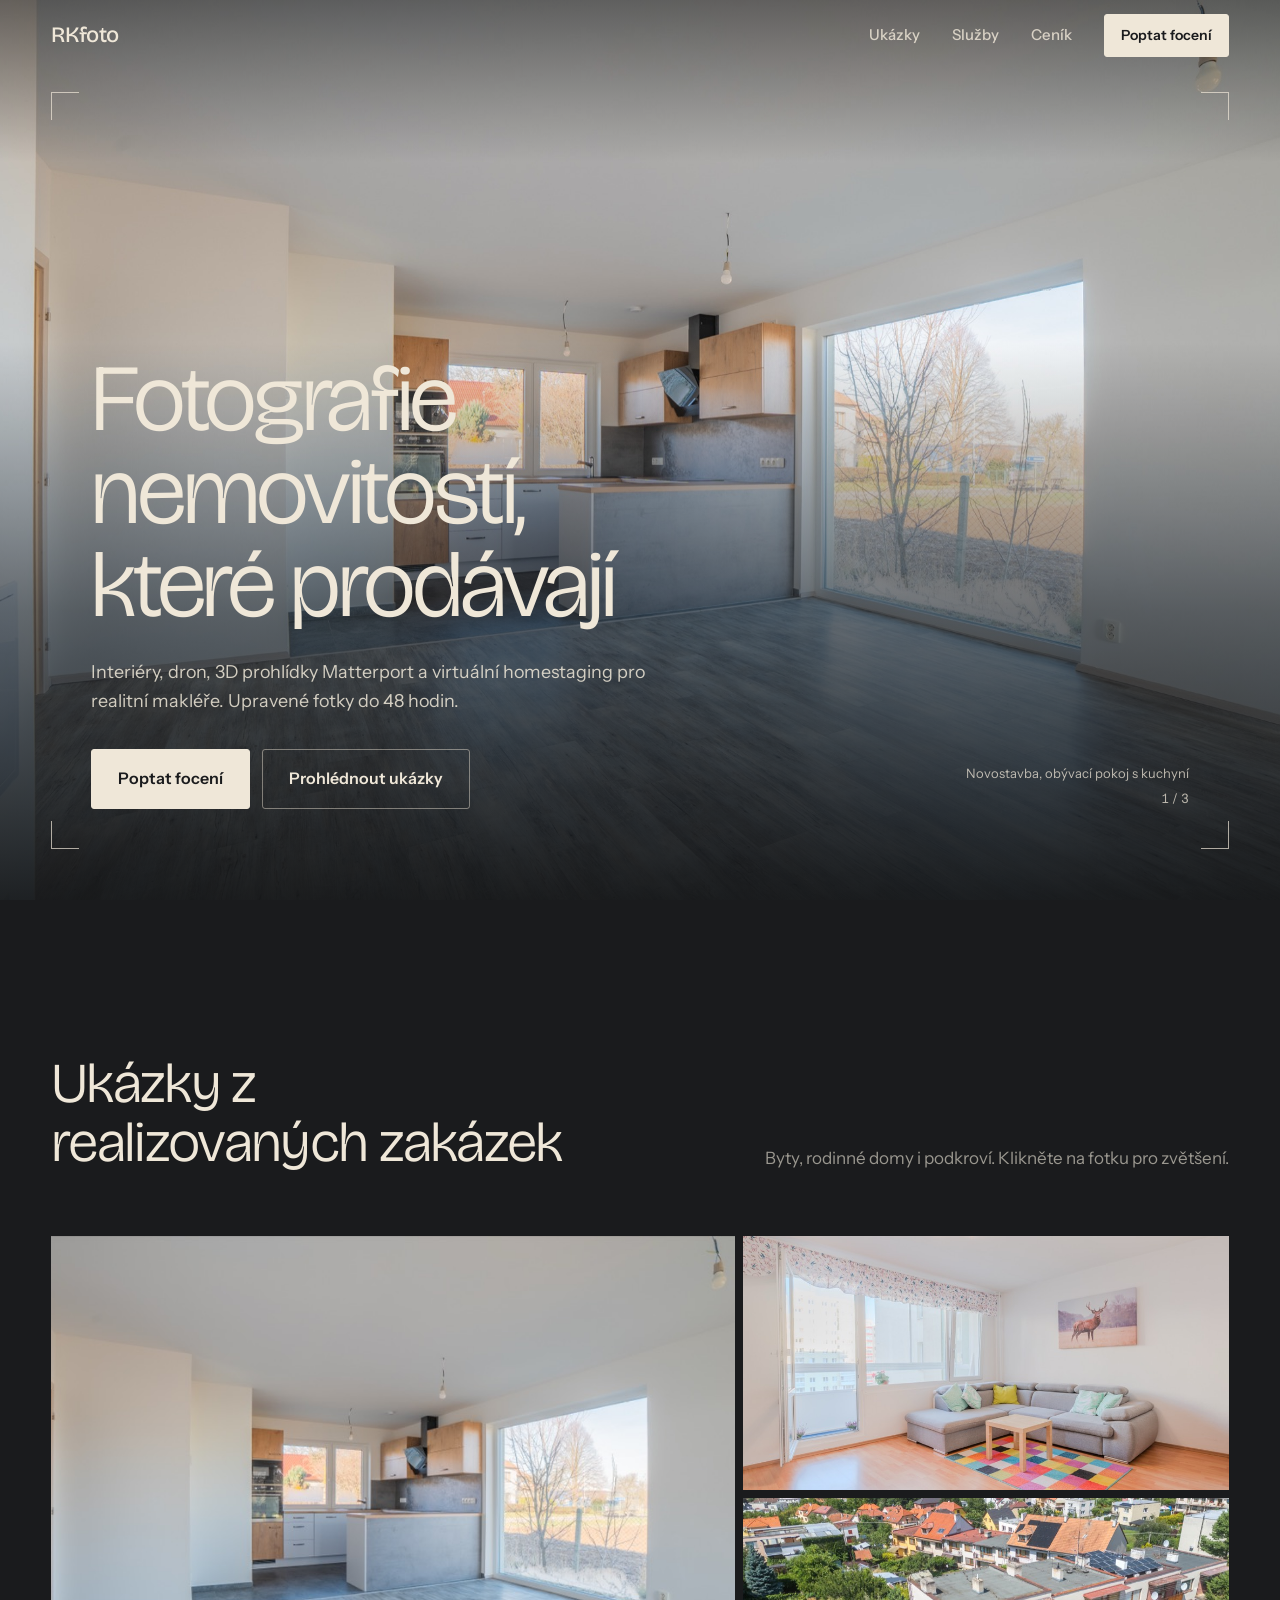
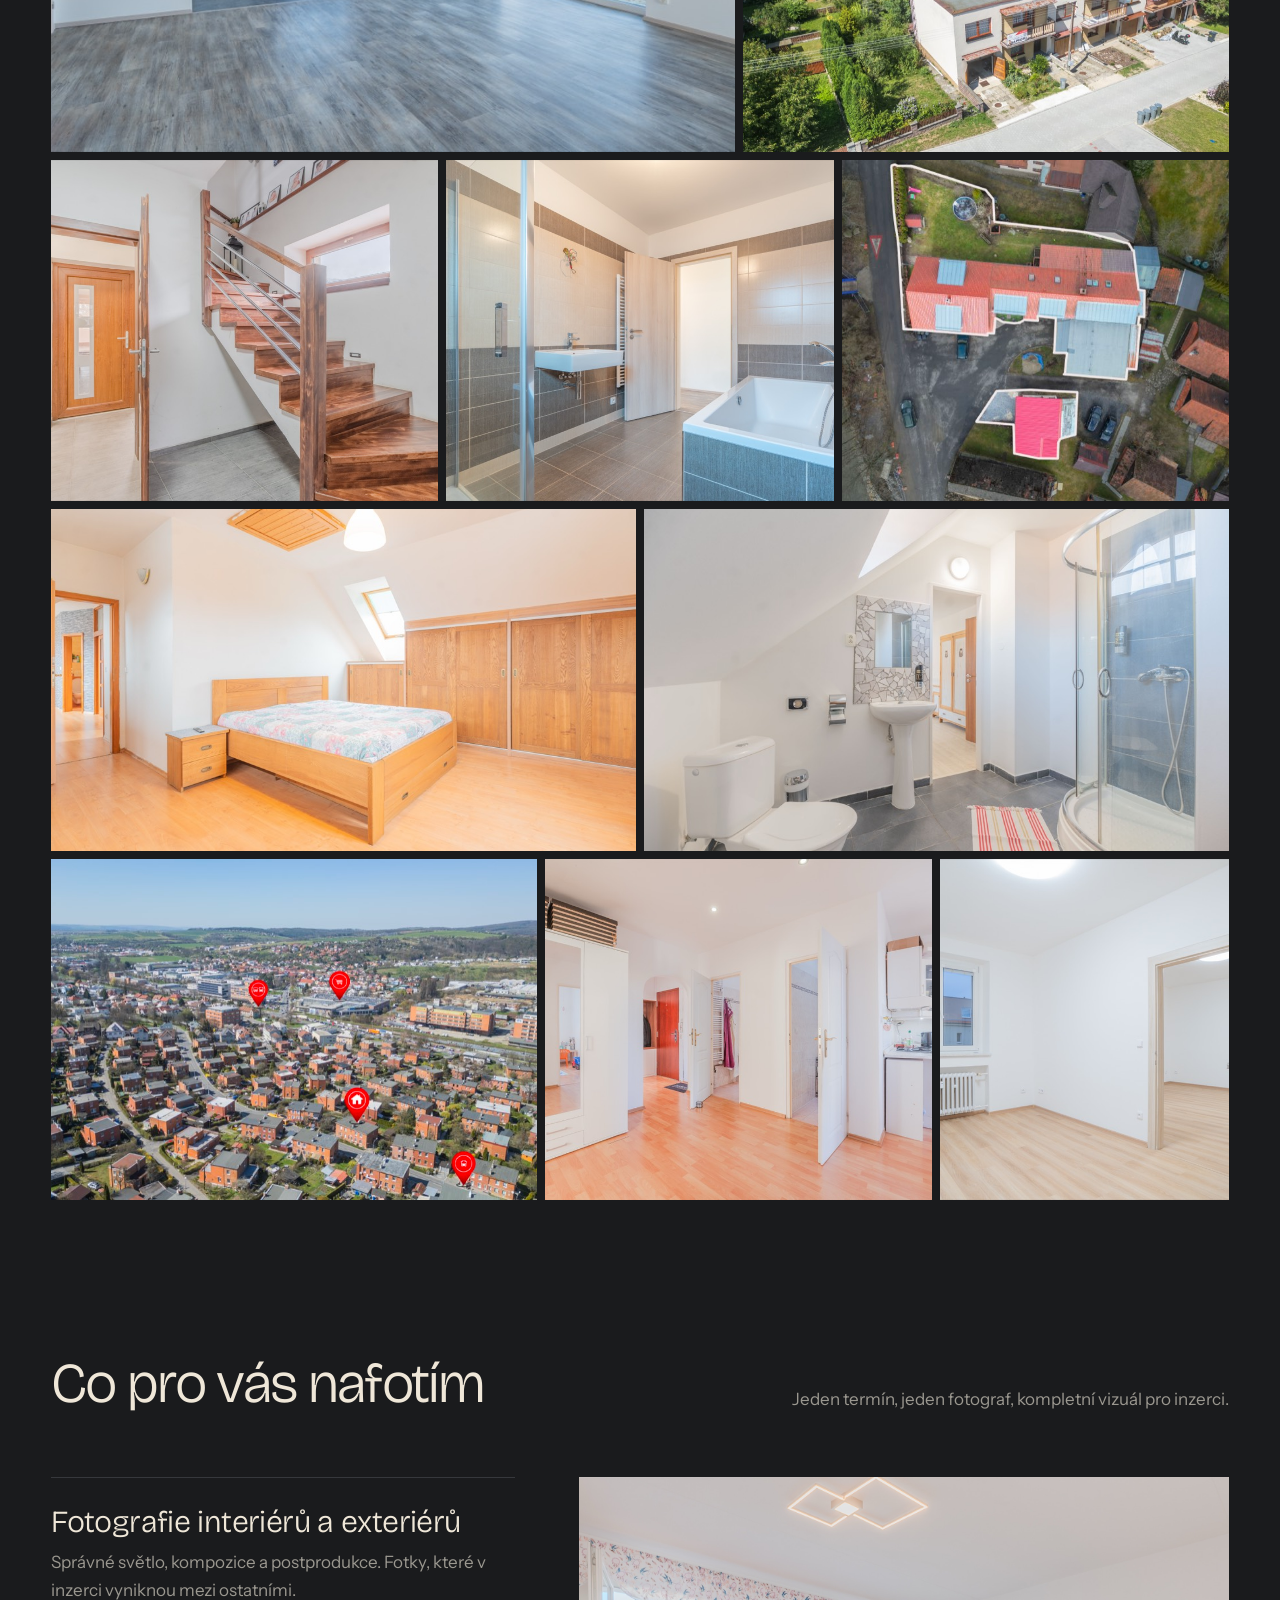
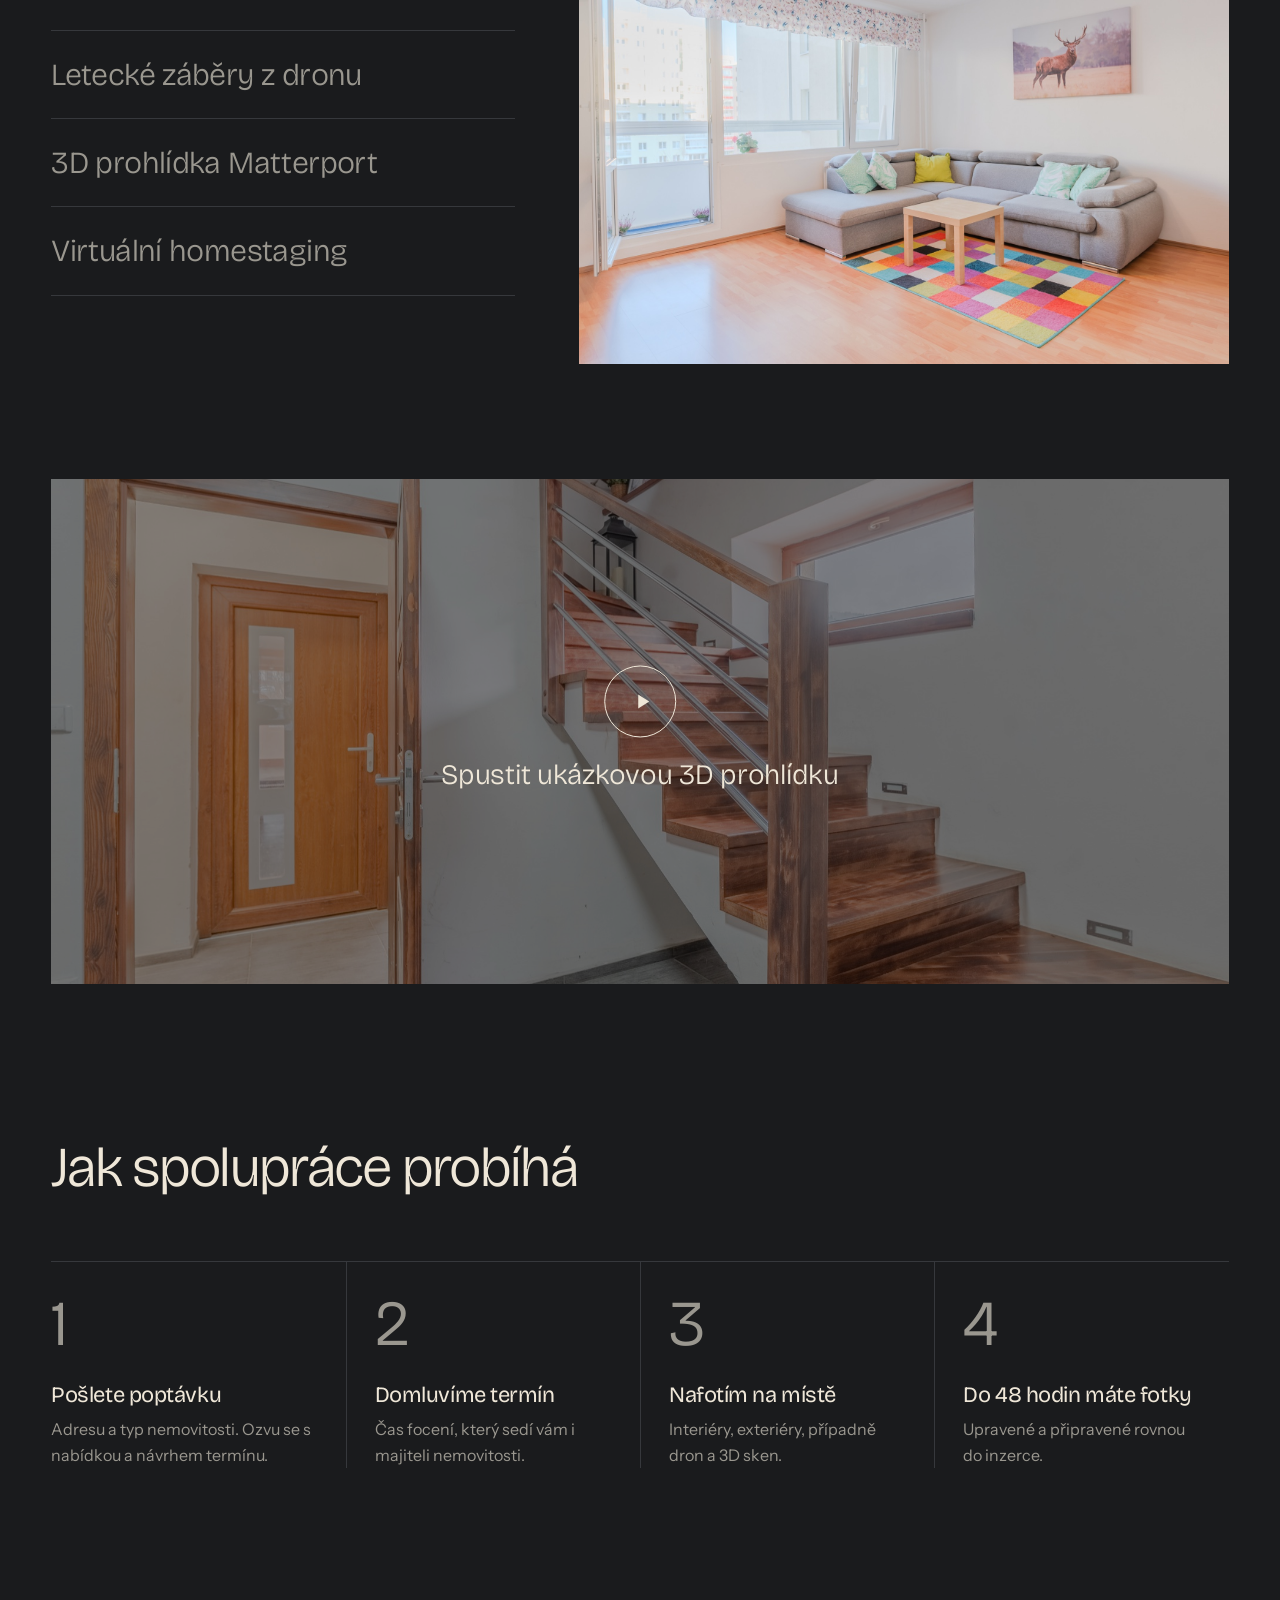
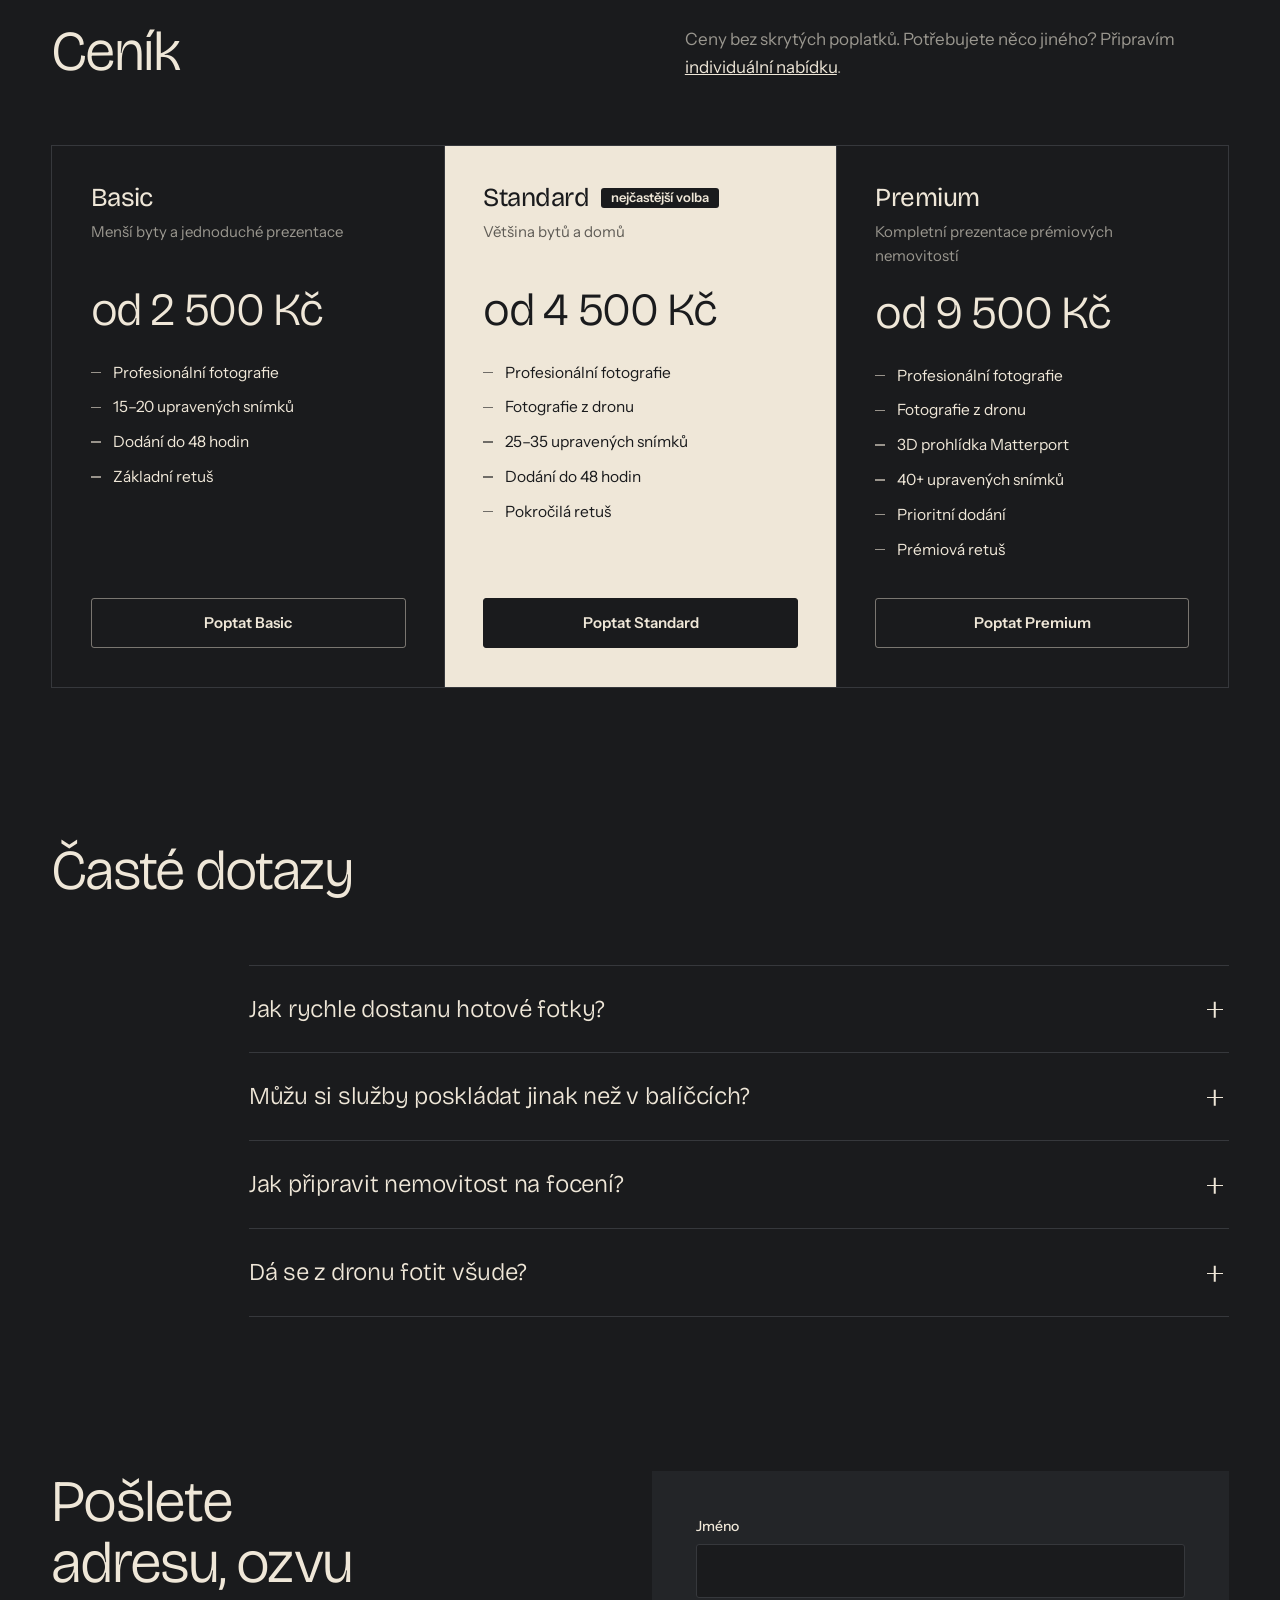
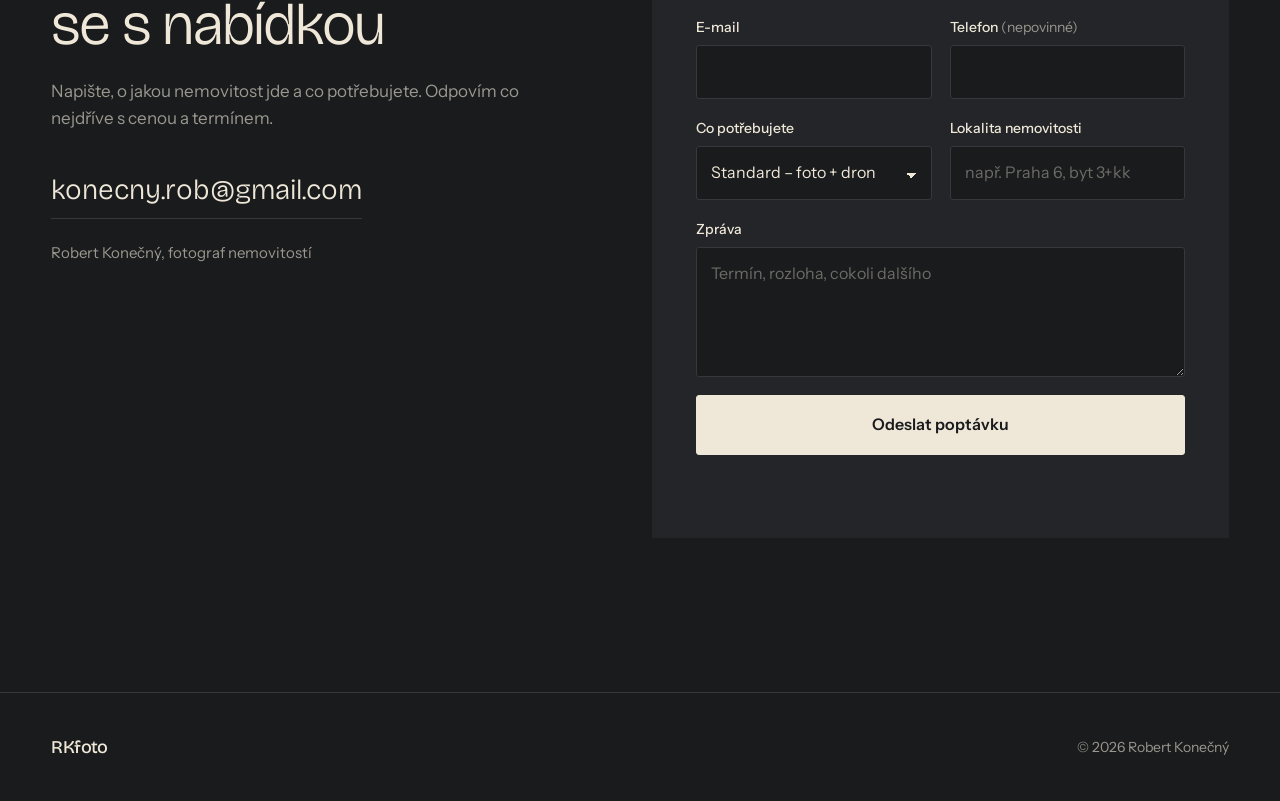
==== commit 8a73c122: "Nový tmavý design s fotkami přes celou obrazovku Co-Authored-By: Claude Opus 5.5 <noreply@anthropic." ====
--- a/index.html
+++ b/index.html
@@ -6,7 +6,8 @@
   <title>RKfoto – fotografie nemovitostí, dron a Matterport pro realitní makléře</title>
   <meta name="description" content="Profesionální fotografie nemovitostí, letecké záběry z dronu, 3D prohlídky Matterport a virtuální homestaging pro realitní makléře. Hotové fotky do 48 hodin.">
   <link rel="canonical" href="https://konecnyrob-hub.github.io/rkfoto/">
-  <meta name="theme-color" content="#f6f5f1">
+  <meta name="theme-color" content="#1a1b1d">
+  <meta name="color-scheme" content="dark">
 
   <meta property="og:type" content="website">
   <meta property="og:locale" content="cs_CZ">
@@ -22,8 +23,8 @@
   <link rel="icon" href="favicon.svg" type="image/svg+xml">
   <link rel="preconnect" href="https://fonts.googleapis.com">
   <link rel="preconnect" href="https://fonts.gstatic.com" crossorigin>
-  <link href="https://fonts.googleapis.com/css2?family=Manrope:wght@400;500;600;700;800&display=swap" rel="stylesheet">
-  <link rel="preload" as="image" href="img/foto-01.jpg" imagesrcset="img/foto-01-sm.jpg 900w, img/foto-01.jpg 2000w" imagesizes="(max-width: 900px) 100vw, 55vw">
+  <link href="https://fonts.googleapis.com/css2?family=Bricolage+Grotesque:opsz,wght@12..96,300;12..96,400;12..96,500&family=Instrument+Sans:wght@400;500;600&display=swap" rel="stylesheet">
+  <link rel="preload" as="image" href="img/foto-01.jpg" imagesrcset="img/foto-01-sm.jpg 900w, img/foto-01.jpg 2000w" imagesizes="100vw">
   <link rel="stylesheet" href="styles.css">
 
   <script type="application/ld+json">
@@ -49,310 +50,264 @@
   <a class="skip" href="#main">Přeskočit na obsah</a>
 
   <header class="site-header" id="top">
-    <div class="wrap header-inner">
-      <a href="#top" class="logo" aria-label="RKfoto – na začátek stránky">RK<span>foto</span></a>
-      <nav class="nav" id="nav" aria-label="Hlavní navigace">
-        <a href="#sluzby">Služby</a>
-        <a href="#ukazky">Ukázky</a>
-        <a href="#postup">Jak to probíhá</a>
-        <a href="#cenik">Ceník</a>
-        <a href="#kontakt" class="btn btn-sm">Nezávazná poptávka</a>
-      </nav>
-      <button class="menu-toggle" aria-expanded="false" aria-controls="nav" aria-label="Otevřít menu">
-        <span></span><span></span>
-      </button>
-    </div>
+    <a href="#top" class="logo" aria-label="RKfoto – na začátek stránky">RKfoto</a>
+    <nav class="nav" id="nav" aria-label="Hlavní navigace">
+      <a href="#ukazky">Ukázky</a>
+      <a href="#sluzby">Služby</a>
+      <a href="#cenik">Ceník</a>
+      <a href="#kontakt" class="btn btn-sm">Poptat focení</a>
+    </nav>
+    <button class="menu-toggle" aria-expanded="false" aria-controls="nav" aria-label="Otevřít menu">
+      <span></span><span></span>
+    </button>
   </header>
 
   <main id="main">
-    <!-- HERO -->
-    <section class="hero">
-      <div class="wrap hero-grid">
-        <div class="hero-copy">
-          <p class="eyebrow">Fotografie nemovitostí pro realitní makléře</p>
-          <h1>Fotky, díky kterým se nemovitost prodá rychleji.</h1>
-          <p class="lead">Interiéry, dron, 3D prohlídky Matterport i virtuální homestaging – od jednoho fotografa, hotové do 48&nbsp;hodin.</p>
-          <div class="hero-cta">
-            <a href="#kontakt" class="btn btn-lg">Chci nezávaznou nabídku</a>
-            <a href="#ukazky" class="link-arrow">Prohlédnout ukázky</a>
-          </div>
-          <ul class="hero-facts" aria-label="Hlavní výhody">
-            <li><strong>48 h</strong><span>dodání upravených fotek</span></li>
-            <li><strong>od 2 500 Kč</strong><span>transparentní ceník</span></li>
-            <li><strong>4 v 1</strong><span>foto, dron, 3D, homestaging</span></li>
+    <!-- HERO: fotky přes celou obrazovku v hledáčku -->
+    <section class="hero" aria-label="Úvod">
+      <div class="hero-slides" aria-hidden="true">
+        <figure class="slide is-active" data-caption="Novostavba, obývací pokoj s kuchyní">
+          <img src="img/foto-01.jpg" srcset="img/foto-01-sm.jpg 900w, img/foto-01.jpg 2000w" sizes="100vw" width="2000" height="1333" alt="" fetchpriority="high">
+        </figure>
+        <figure class="slide" data-caption="Řadové domy, záběr z dronu">
+          <img src="img/foto-09.jpg" srcset="img/foto-09-sm.jpg 900w, img/foto-09.jpg 1800w" sizes="100vw" width="1800" height="1012" alt="" loading="lazy">
+        </figure>
+        <figure class="slide" data-caption="Rodinný dům, vstupní hala">
+          <img src="img/foto-08.jpg" srcset="img/foto-08-sm.jpg 900w, img/foto-08.jpg 2000w" sizes="100vw" width="2000" height="1330" alt="" loading="lazy">
+        </figure>
+      </div>
+      <div class="viewfinder" aria-hidden="true"><i></i><i></i><i></i><i></i></div>
+
+      <div class="hero-copy">
+        <h1>Fotografie nemovitostí, které prodávají</h1>
+        <p class="hero-lead">Interiéry, dron, 3D prohlídky Matterport a virtuální homestaging pro realitní makléře. Upravené fotky do 48&nbsp;hodin.</p>
+        <div class="hero-cta">
+          <a href="#kontakt" class="btn btn-lg">Poptat focení</a>
+          <a href="#ukazky" class="btn btn-lg btn-ghost">Prohlédnout ukázky</a>
+        </div>
+      </div>
+      <p class="hero-caption" aria-live="off"><span id="slide-caption">Novostavba, obývací pokoj s kuchyní</span><span id="slide-count">1 / 3</span></p>
+    </section>
+
+    <!-- UKÁZKY -->
+    <section class="block" id="ukazky">
+      <div class="block-head">
+        <h2>Ukázky z realizovaných zakázek</h2>
+        <p>Byty, rodinné domy i podkroví. Klikněte na fotku pro zvětšení.</p>
+      </div>
+      <div class="gallery" id="gallery">
+        <button class="g-item g-a" data-full="img/foto-01.jpg"><img src="img/foto-01-sm.jpg" width="900" height="600" loading="lazy" alt="Otevřený obývací prostor s kuchyní a velkým oknem do zahrady"></button>
+        <button class="g-item g-b" data-full="img/foto-03.jpg"><img src="img/foto-03-sm.jpg" width="900" height="599" loading="lazy" alt="Světlý obývací pokoj s rohovou sedačkou"></button>
+        <button class="g-item g-c" data-full="img/foto-09.jpg"><img src="img/foto-09-sm.jpg" width="900" height="506" loading="lazy" alt="Letecký snímek řadových domů z dronu"></button>
+        <button class="g-item g-d" data-full="img/foto-08.jpg"><img src="img/foto-08-sm.jpg" width="900" height="599" loading="lazy" alt="Vstupní hala se dřevěným schodištěm"></button>
+        <button class="g-item g-e" data-full="img/foto-02.jpg"><img src="img/foto-02-sm.jpg" width="900" height="600" loading="lazy" alt="Moderní koupelna s vanou a sprchovým koutem"></button>
+        <button class="g-item g-f" data-full="img/foto-07.jpg"><img src="img/foto-07-sm.jpg" width="900" height="506" loading="lazy" alt="Pohled z dronu shora na pozemek s vyznačenou hranicí"></button>
+        <button class="g-item g-g" data-full="img/foto-06.jpg"><img src="img/foto-06-sm.jpg" width="900" height="599" loading="lazy" alt="Podkrovní ložnice s vestavěnými skříněmi"></button>
+        <button class="g-item g-h" data-full="img/foto-12.jpg"><img src="img/foto-12-sm.jpg" width="900" height="599" loading="lazy" alt="Podkrovní koupelna se sprchovým koutem"></button>
+        <button class="g-item g-i" data-full="img/foto-10.jpg"><img src="img/foto-10-sm.jpg" width="900" height="506" loading="lazy" alt="Letecký snímek lokality s vyznačenými body zájmu"></button>
+        <button class="g-item g-j" data-full="img/foto-04.jpg"><img src="img/foto-04-sm.jpg" width="900" height="599" loading="lazy" alt="Předsíň s vestavěnou skříní a kuchyňským koutem"></button>
+        <button class="g-item g-k" data-full="img/foto-05.jpg"><img src="img/foto-05-sm.jpg" width="900" height="600" loading="lazy" alt="Světlý pokoj po rekonstrukci"></button>
+      </div>
+    </section>
+
+    <!-- SLUŽBY: seznam vlevo, fotka vpravo se mění podle vybrané služby -->
+    <section class="block" id="sluzby">
+      <div class="block-head">
+        <h2>Co pro vás nafotím</h2>
+        <p>Jeden termín, jeden fotograf, kompletní vizuál pro inzerci.</p>
+      </div>
+      <div class="services">
+        <ul class="service-list" role="list">
+          <li>
+            <button class="service is-active" data-img="img/foto-03.jpg" aria-pressed="true">
+              <span class="service-name">Fotografie interiérů a exteriérů</span>
+              <span class="service-desc">Správné světlo, kompozice a postprodukce. Fotky, které v inzerci vyniknou mezi ostatními.</span>
+            </button>
+          </li>
+          <li>
+            <button class="service" data-img="img/foto-07.jpg" aria-pressed="false">
+              <span class="service-name">Letecké záběry z dronu</span>
+              <span class="service-desc">Pozemek, okolí a dostupnost na jeden pohled. Ideální pro domy, vily a komerční objekty.</span>
+            </button>
+          </li>
+          <li>
+            <button class="service" data-img="img/foto-02.jpg" aria-pressed="false">
+              <span class="service-name">3D prohlídka Matterport</span>
+              <span class="service-desc">Zájemci si nemovitost projdou odkudkoli. Méně zbytečných prohlídek, víc vážných zájemců.</span>
+            </button>
+          </li>
+          <li>
+            <button class="service" data-img="img/staging.jpg" aria-pressed="false">
+              <span class="service-name">Virtuální homestaging</span>
+              <span class="service-desc">Prázdné místnosti digitálně zařídím, aby si kupující dokázali představit, jak by tu žili.</span>
+            </button>
+          </li>
+        </ul>
+        <div class="service-photo" aria-hidden="true">
+          <img src="img/foto-03.jpg" width="2000" height="1331" alt="" loading="lazy">
+        </div>
+      </div>
+
+      <div class="matterport">
+        <div class="matterport-frame">
+          <button class="mp-facade" data-src="https://my.matterport.com/show/?m=eqZwNw3YYCY&play=1">
+            <img src="img/foto-08.jpg" width="2000" height="1330" loading="lazy" alt="">
+            <span class="mp-label">
+              <span class="mp-play"><svg viewBox="0 0 24 24" aria-hidden="true"><path d="M8 5v14l11-7z"/></svg></span>
+              Spustit ukázkovou 3D prohlídku
+            </span>
+          </button>
+        </div>
+      </div>
+    </section>
+
+    <!-- POSTUP -->
+    <section class="block" id="postup">
+      <div class="block-head">
+        <h2>Jak spolupráce probíhá</h2>
+      </div>
+      <ol class="steps">
+        <li><span class="step-n">1</span><h3>Pošlete poptávku</h3><p>Adresu a typ nemovitosti. Ozvu se s nabídkou a návrhem termínu.</p></li>
+        <li><span class="step-n">2</span><h3>Domluvíme termín</h3><p>Čas focení, který sedí vám i majiteli nemovitosti.</p></li>
+        <li><span class="step-n">3</span><h3>Nafotím na místě</h3><p>Interiéry, exteriéry, případně dron a 3D sken.</p></li>
+        <li><span class="step-n">4</span><h3>Do 48 hodin máte fotky</h3><p>Upravené a připravené rovnou do inzerce.</p></li>
+      </ol>
+    </section>
+
+    <!-- CENÍK -->
+    <section class="block" id="cenik">
+      <div class="block-head">
+        <h2>Ceník</h2>
+        <p>Ceny bez skrytých poplatků. Potřebujete něco jiného? Připravím <a href="#kontakt" data-plan="Individuální nabídka">individuální nabídku</a>.</p>
+      </div>
+      <div class="pricing">
+        <article class="plan">
+          <h3>Basic</h3>
+          <p class="plan-desc">Menší byty a jednoduché prezentace</p>
+          <p class="price">od 2 500 Kč</p>
+          <ul>
+            <li>Profesionální fotografie</li>
+            <li>15–20 upravených snímků</li>
+            <li>Dodání do 48 hodin</li>
+            <li>Základní retuš</li>
           </ul>
-        </div>
-        <div class="hero-media">
-          <img class="hero-main" src="img/foto-01.jpg" srcset="img/foto-01-sm.jpg 900w, img/foto-01.jpg 2000w" sizes="(max-width: 900px) 100vw, 55vw" width="2000" height="1333" alt="Světlý otevřený obývací prostor s kuchyní a velkým oknem do zahrady" fetchpriority="high">
-          <figure class="hero-inset">
-            <img src="img/foto-09-sm.jpg" width="900" height="506" alt="Letecký snímek řadových domů pořízený dronem" loading="lazy">
-            <figcaption>Záběry z dronu</figcaption>
-          </figure>
-        </div>
-      </div>
-    </section>
-
-    <!-- SLUŽBY -->
-    <section class="section" id="sluzby">
-      <div class="wrap">
-        <div class="section-head">
-          <p class="eyebrow">Služby</p>
-          <h2>Všechno, co nemovitost potřebuje k dobré prezentaci</h2>
-          <p class="section-lead">Jedno focení, jeden termín, jeden kontakt. Vy se staráte o klienty, já o vizuál.</p>
-        </div>
-        <div class="services">
-          <article class="service">
-            <svg class="ico" viewBox="0 0 24 24" aria-hidden="true"><path d="M4 8h3l2-3h6l2 3h3v11H4z"/><circle cx="12" cy="13" r="3.5"/></svg>
-            <h3>Profesionální fotografie</h3>
-            <p>Interiéry i exteriéry v nejvyšší kvalitě. Správné světlo, kompozice a postprodukce vytvoří prezentaci, která v inzerci vynikne.</p>
-          </article>
-          <article class="service">
-            <svg class="ico" viewBox="0 0 24 24" aria-hidden="true"><circle cx="5" cy="6" r="2.5"/><circle cx="19" cy="6" r="2.5"/><circle cx="5" cy="18" r="2.5"/><circle cx="19" cy="18" r="2.5"/><path d="M7 7.5l3 3m4 0l3-3M7 16.5l3-3m4 0l3 3"/><rect x="9.5" y="10" width="5" height="4" rx="1"/></svg>
-            <h3>Letecké záběry z dronu</h3>
-            <p>Nemovitost z unikátní perspektivy – pozemek, okolí a dostupnost na jeden pohled. Ideální pro domy, vily a komerční objekty.</p>
-          </article>
-          <article class="service">
-            <svg class="ico" viewBox="0 0 24 24" aria-hidden="true"><path d="M12 3l8 4.5v9L12 21l-8-4.5v-9z"/><path d="M12 12l8-4.5M12 12v9M12 12L4 7.5"/></svg>
-            <h3>3D prohlídka Matterport</h3>
-            <p>Interaktivní virtuální prohlídka, kterou si zájemci projdou odkudkoli. Méně zbytečných prohlídek, víc kvalitních poptávek.</p>
-          </article>
-          <article class="service">
-            <svg class="ico" viewBox="0 0 24 24" aria-hidden="true"><path d="M3 11l9-7 9 7"/><path d="M5 10v10h14V10"/><path d="M8 20v-5h8v5"/></svg>
-            <h3>Virtuální homestaging</h3>
-            <p>Prázdné místnosti proměním v útulný domov. Kupující si snáz představí, jak by v nemovitosti žili.</p>
-          </article>
-        </div>
-      </div>
-    </section>
-
-    <!-- UKÁZKY -->
-    <section class="section section-alt" id="ukazky">
-      <div class="wrap">
-        <div class="section-head section-head-row">
-          <div>
-            <p class="eyebrow">Ukázky</p>
-            <h2>Z realizovaných zakázek</h2>
-          </div>
-          <p class="section-lead">Byty, rodinné domy i podkroví. Klikněte na fotku pro zvětšení.</p>
-        </div>
-
-        <div class="gallery" id="gallery">
-          <button class="g-item g-wide" data-full="img/foto-01.jpg"><img src="img/foto-01-sm.jpg" width="900" height="600" loading="lazy" alt="Otevřený obývací prostor s kuchyní a velkým oknem do zahrady"></button>
-          <button class="g-item" data-full="img/foto-09.jpg"><img src="img/foto-09-sm.jpg" width="900" height="506" loading="lazy" alt="Letecký snímek řadových domů z dronu"></button>
-          <button class="g-item" data-full="img/foto-03.jpg"><img src="img/foto-03-sm.jpg" width="900" height="599" loading="lazy" alt="Světlý obývací pokoj s rohovou sedačkou"></button>
-          <button class="g-item" data-full="img/foto-08.jpg"><img src="img/foto-08-sm.jpg" width="900" height="599" loading="lazy" alt="Vstupní hala se dřevěným schodištěm"></button>
-          <button class="g-item" data-full="img/foto-02.jpg"><img src="img/foto-02-sm.jpg" width="900" height="600" loading="lazy" alt="Moderní koupelna s vanou a sprchovým koutem"></button>
-          <button class="g-item g-wide" data-full="img/foto-07.jpg"><img src="img/foto-07-sm.jpg" width="900" height="506" loading="lazy" alt="Pohled z dronu shora na pozemek s vyznačenou hranicí"></button>
-          <button class="g-item" data-full="img/foto-12.jpg"><img src="img/foto-12-sm.jpg" width="900" height="599" loading="lazy" alt="Podkrovní koupelna se sprchovým koutem"></button>
-          <button class="g-item" data-full="img/foto-06.jpg"><img src="img/foto-06-sm.jpg" width="900" height="599" loading="lazy" alt="Podkrovní ložnice s vestavěnými skříněmi"></button>
-          <button class="g-item" data-full="img/foto-10.jpg"><img src="img/foto-10-sm.jpg" width="900" height="506" loading="lazy" alt="Letecký snímek lokality s vyznačenými body zájmu"></button>
-          <button class="g-item" data-full="img/foto-04.jpg"><img src="img/foto-04-sm.jpg" width="900" height="599" loading="lazy" alt="Předsíň s vestavěnou skříní a kuchyňským koutem"></button>
-          <button class="g-item" data-full="img/foto-05.jpg"><img src="img/foto-05-sm.jpg" width="900" height="600" loading="lazy" alt="Světlý pokoj po rekonstrukci"></button>
-        </div>
-
-        <div class="matterport">
-          <div class="matterport-copy">
-            <p class="eyebrow">3D prohlídka</p>
-            <h3>Vyzkoušejte si Matterport na vlastní kůži</h3>
-            <p>Projděte nemovitost místnost po místnosti, změřte rozměry nebo se podívejte na půdorys – přesně tak, jak to uvidí vaši zájemci.</p>
-          </div>
-          <div class="matterport-frame" id="matterport">
-            <button class="mp-facade" data-src="https://my.matterport.com/show/?m=eqZwNw3YYCY&play=1">
-              <img src="img/foto-08-sm.jpg" width="900" height="599" loading="lazy" alt="">
-              <span class="mp-play"><svg viewBox="0 0 24 24" aria-hidden="true"><path d="M8 5v14l11-7z"/></svg>Spustit 3D prohlídku</span>
-            </button>
-          </div>
-        </div>
-      </div>
-    </section>
-
-    <!-- PROČ -->
-    <section class="section" id="proc">
-      <div class="wrap why">
-        <div class="section-head">
-          <p class="eyebrow">Proč se mnou</p>
-          <h2>Lepší fotky znamenají silnější značku – i rychlejší prodej</h2>
-        </div>
-        <ol class="why-list">
-          <li><h3>Rychlejší prodej</h3><p>Profesionální fotografie a virtuální prohlídky přitahují více zájemců a zkracují dobu prodeje.</p></li>
-          <li><h3>Prémiová kvalita</h3><p>Špičkové vybavení a zkušenosti zaručí výsledky, kterými se odlišíte od konkurence.</p></li>
-          <li><h3>Kompletní servis</h3><p>Od focení až po finální úpravu zařídím vše za vás – bez komplikací a zbytečného čekání.</p></li>
-          <li><h3>Důvěra klientů</h3><p>Kvalitní prezentace posiluje důvěru prodávajících a buduje vaši profesionální značku.</p></li>
-        </ol>
-      </div>
-    </section>
-
-    <!-- POSTUP -->
-    <section class="section section-ink" id="postup">
-      <div class="wrap">
-        <div class="section-head">
-          <p class="eyebrow">Jak to probíhá</p>
-          <h2>Od poptávky k hotovým fotkám za pár dní</h2>
-        </div>
-        <ol class="steps">
-          <li><span class="step-n">01</span><h3>Poptávka</h3><p>Pošlete adresu a typ nemovitosti. Ozvu se s nabídkou a návrhem termínu.</p></li>
-          <li><span class="step-n">02</span><h3>Termín</h3><p>Domluvíme čas focení, který sedí vám i majiteli nemovitosti.</p></li>
-          <li><span class="step-n">03</span><h3>Focení na místě</h3><p>Nafotím interiéry, exteriéry, případně dron a 3D sken.</p></li>
-          <li><span class="step-n">04</span><h3>Hotové do 48 h</h3><p>Upravené fotky dostanete připravené rovnou do inzerce.</p></li>
-        </ol>
-      </div>
-    </section>
-
-    <!-- CENÍK -->
-    <section class="section" id="cenik">
-      <div class="wrap">
-        <div class="section-head center">
-          <p class="eyebrow">Ceník</p>
-          <h2>Transparentní ceny bez skrytých poplatků</h2>
-        </div>
-        <div class="pricing">
-          <article class="plan">
-            <h3>Basic</h3>
-            <p class="plan-desc">Pro menší byty a jednoduché prezentace</p>
-            <p class="price"><span>od</span> 2 500 <span>Kč</span></p>
-            <ul>
-              <li>Profesionální fotografie</li>
-              <li>15–20 upravených snímků</li>
-              <li>Dodání do 48 hodin</li>
-              <li>Základní retuš</li>
-            </ul>
-            <a href="#kontakt" class="btn btn-outline" data-plan="Basic">Poptat Basic</a>
-          </article>
-          <article class="plan plan-featured">
-            <p class="badge">Nejoblíbenější</p>
-            <h3>Standard</h3>
-            <p class="plan-desc">Ideální pro většinu nemovitostí</p>
-            <p class="price"><span>od</span> 4 500 <span>Kč</span></p>
-            <ul>
-              <li>Profesionální fotografie</li>
-              <li>Fotografie z dronu</li>
-              <li>25–35 upravených snímků</li>
-              <li>Dodání do 48 hodin</li>
-              <li>Pokročilá retuš</li>
-            </ul>
-            <a href="#kontakt" class="btn" data-plan="Standard">Poptat Standard</a>
-          </article>
-          <article class="plan">
-            <h3>Premium</h3>
-            <p class="plan-desc">Kompletní prezentace pro prémiové nemovitosti</p>
-            <p class="price"><span>od</span> 9 500 <span>Kč</span></p>
-            <ul>
-              <li>Profesionální fotografie</li>
-              <li>Fotografie z dronu</li>
-              <li>3D prohlídka Matterport</li>
-              <li>40+ upravených snímků</li>
-              <li>Prioritní dodání</li>
-              <li>Prémiová retuš</li>
-            </ul>
-            <a href="#kontakt" class="btn btn-outline" data-plan="Premium">Poptat Premium</a>
-          </article>
-        </div>
-        <p class="pricing-note">Potřebujete něco jiného? Připravím <a href="#kontakt" data-plan="Individuální nabídka">individuální nabídku</a> podle typu nemovitosti.</p>
+          <a href="#kontakt" class="btn btn-ghost" data-plan="Basic">Poptat Basic</a>
+        </article>
+        <article class="plan plan-featured">
+          <h3>Standard <span class="badge">nejčastější volba</span></h3>
+          <p class="plan-desc">Většina bytů a domů</p>
+          <p class="price">od 4 500 Kč</p>
+          <ul>
+            <li>Profesionální fotografie</li>
+            <li>Fotografie z dronu</li>
+            <li>25–35 upravených snímků</li>
+            <li>Dodání do 48 hodin</li>
+            <li>Pokročilá retuš</li>
+          </ul>
+          <a href="#kontakt" class="btn" data-plan="Standard">Poptat Standard</a>
+        </article>
+        <article class="plan">
+          <h3>Premium</h3>
+          <p class="plan-desc">Kompletní prezentace prémiových nemovitostí</p>
+          <p class="price">od 9 500 Kč</p>
+          <ul>
+            <li>Profesionální fotografie</li>
+            <li>Fotografie z dronu</li>
+            <li>3D prohlídka Matterport</li>
+            <li>40+ upravených snímků</li>
+            <li>Prioritní dodání</li>
+            <li>Prémiová retuš</li>
+          </ul>
+          <a href="#kontakt" class="btn btn-ghost" data-plan="Premium">Poptat Premium</a>
+        </article>
       </div>
     </section>
 
     <!-- FAQ -->
-    <section class="section section-alt" id="faq">
-      <div class="wrap faq-grid">
-        <div class="section-head">
-          <p class="eyebrow">Časté dotazy</p>
-          <h2>Než se ozvete</h2>
-        </div>
-        <div class="faq">
-          <details>
-            <summary>Jak rychle dostanu hotové fotky?</summary>
-            <p>Upravené fotografie dodávám do 48 hodin od focení. U balíčku Premium mají zakázky přednost.</p>
-          </details>
-          <details>
-            <summary>Můžu si služby poskládat jinak než v balíčcích?</summary>
-            <p>Ano. Balíčky jsou orientační – napište, co potřebujete, a připravím individuální nabídku podle typu a velikosti nemovitosti.</p>
-          </details>
-          <details>
-            <summary>Jak připravit nemovitost na focení?</summary>
-            <p>Stačí uklidit osobní věci z dohledu, rozsvítit všechna světla, vytáhnout žaluzie a schovat kabely, odpadkové koše a ručníky.</p>
-          </details>
-          <details>
-            <summary>Dá se z dronu fotit všude?</summary>
-            <p>Let záleží na počasí a lokalitě – v některých oblastech platí omezení. Při poptávce lokalitu ověřím a případné omezení řeknu dopředu.</p>
-          </details>
-        </div>
+    <section class="block" id="faq">
+      <div class="block-head">
+        <h2>Časté dotazy</h2>
+      </div>
+      <div class="faq">
+        <details>
+          <summary>Jak rychle dostanu hotové fotky?</summary>
+          <p>Upravené fotografie dodávám do 48 hodin od focení. U balíčku Premium mají zakázky přednost.</p>
+        </details>
+        <details>
+          <summary>Můžu si služby poskládat jinak než v balíčcích?</summary>
+          <p>Ano. Balíčky jsou orientační – napište, co potřebujete, a připravím nabídku podle typu a velikosti nemovitosti.</p>
+        </details>
+        <details>
+          <summary>Jak připravit nemovitost na focení?</summary>
+          <p>Uklidit osobní věci z dohledu, rozsvítit všechna světla, vytáhnout žaluzie a schovat kabely, koše a ručníky.</p>
+        </details>
+        <details>
+          <summary>Dá se z dronu fotit všude?</summary>
+          <p>Let záleží na počasí a lokalitě – v některých oblastech platí omezení. Při poptávce lokalitu ověřím a případné omezení řeknu dopředu.</p>
+        </details>
       </div>
     </section>
 
     <!-- KONTAKT -->
-    <section class="section" id="kontakt">
-      <div class="wrap contact">
-        <div class="contact-copy">
-          <p class="eyebrow">Kontakt</p>
-          <h2>Pojďme nafotit vaši další zakázku</h2>
-          <p class="section-lead">Napište adresu a co potřebujete. Ozvu se co nejdříve s nabídkou a termínem.</p>
-          <ul class="contact-list">
-            <li>
-              <span class="c-label">E-mail</span>
-              <a href="mailto:konecny.rob@gmail.com">konecny.rob@gmail.com</a>
-            </li>
-            <!-- Doplňte telefon – výrazně zvyšuje počet poptávek:
-            <li>
-              <span class="c-label">Telefon</span>
-              <a href="tel:+420000000000">+420 000 000 000</a>
-            </li>
-            -->
-          </ul>
-          <p class="sig">Robert Konečný<br><span>fotograf nemovitostí, RKfoto</span></p>
-        </div>
-
-        <form class="form" id="form" novalidate>
+    <section class="block contact" id="kontakt">
+      <div class="contact-copy">
+        <h2>Pošlete adresu, ozvu se s nabídkou</h2>
+        <p>Napište, o jakou nemovitost jde a co potřebujete. Odpovím co nejdříve s cenou a termínem.</p>
+        <a class="contact-mail" href="mailto:konecny.rob@gmail.com">konecny.rob@gmail.com</a>
+        <!-- Doplňte telefon – výrazně zvyšuje počet poptávek:
+        <a class="contact-mail" href="tel:+420000000000">+420 000 000 000</a>
+        -->
+        <p class="sig">Robert Konečný, fotograf nemovitostí</p>
+      </div>
+
+      <form class="form" id="form" novalidate>
+        <div class="field">
+          <label for="f-name">Jméno</label>
+          <input id="f-name" name="name" autocomplete="name" required>
+        </div>
+        <div class="field-row">
           <div class="field">
-            <label for="f-name">Jméno</label>
-            <input id="f-name" name="name" autocomplete="name" required>
-          </div>
-          <div class="field-row">
-            <div class="field">
-              <label for="f-email">E-mail</label>
-              <input id="f-email" name="email" type="email" autocomplete="email" required>
-            </div>
-            <div class="field">
-              <label for="f-phone">Telefon <span class="opt">(nepovinné)</span></label>
-              <input id="f-phone" name="phone" type="tel" autocomplete="tel">
-            </div>
-          </div>
-          <div class="field-row">
-            <div class="field">
-              <label for="f-plan">Co potřebujete</label>
-              <select id="f-plan" name="plan">
-                <option>Standard – foto + dron</option>
-                <option>Basic – foto</option>
-                <option>Premium – foto + dron + Matterport</option>
-                <option>Virtuální homestaging</option>
-                <option>Individuální nabídka</option>
-              </select>
-            </div>
-            <div class="field">
-              <label for="f-place">Lokalita nemovitosti</label>
-              <input id="f-place" name="place" placeholder="např. Praha 6, byt 3+kk">
-            </div>
+            <label for="f-email">E-mail</label>
+            <input id="f-email" name="email" type="email" autocomplete="email" required>
           </div>
           <div class="field">
-            <label for="f-msg">Zpráva</label>
-            <textarea id="f-msg" name="message" rows="4" required placeholder="Termín, rozloha, cokoli dalšího…"></textarea>
+            <label for="f-phone">Telefon <span class="opt">(nepovinné)</span></label>
+            <input id="f-phone" name="phone" type="tel" autocomplete="tel">
           </div>
-          <input type="text" name="_gotcha" class="hp" tabindex="-1" autocomplete="off" aria-hidden="true">
-          <button class="btn btn-lg btn-block" type="submit">Odeslat poptávku</button>
-          <p class="form-status" id="form-status" role="status" aria-live="polite"></p>
-        </form>
-      </div>
+        </div>
+        <div class="field-row">
+          <div class="field">
+            <label for="f-plan">Co potřebujete</label>
+            <select id="f-plan" name="plan">
+              <option>Standard – foto + dron</option>
+              <option>Basic – foto</option>
+              <option>Premium – foto + dron + Matterport</option>
+              <option>Virtuální homestaging</option>
+              <option>Individuální nabídka</option>
+            </select>
+          </div>
+          <div class="field">
+            <label for="f-place">Lokalita nemovitosti</label>
+            <input id="f-place" name="place" placeholder="např. Praha 6, byt 3+kk">
+          </div>
+        </div>
+        <div class="field">
+          <label for="f-msg">Zpráva</label>
+          <textarea id="f-msg" name="message" rows="4" required placeholder="Termín, rozloha, cokoli dalšího"></textarea>
+        </div>
+        <input type="text" name="_gotcha" class="hp" tabindex="-1" autocomplete="off" aria-hidden="true">
+        <button class="btn btn-lg btn-block" type="submit">Odeslat poptávku</button>
+        <p class="form-status" id="form-status" role="status" aria-live="polite"></p>
+      </form>
     </section>
   </main>
 
   <footer class="footer">
-    <div class="wrap footer-inner">
-      <a href="#top" class="logo">RK<span>foto</span></a>
-      <p>Fotografie nemovitostí · dron · Matterport · homestaging</p>
-      <p>© <span id="year">2026</span> Robert Konečný</p>
-    </div>
+    <a href="#top" class="logo">RKfoto</a>
+    <p>© <span id="year">2026</span> Robert Konečný</p>
   </footer>
 
-  <a href="#kontakt" class="mobile-cta">Nezávazná poptávka</a>
+  <a href="#kontakt" class="mobile-cta hide">Poptat focení</a>
 
   <dialog class="lightbox" id="lightbox" aria-label="Náhled fotografie">
     <button class="lb-close" aria-label="Zavřít">×</button>
--- a/styles.css
+++ b/styles.css
@@ -1,293 +1,307 @@
+/* RKfoto – tmavý design, barvu dávají fotky
+   graphite  #1a1b1d  pozadí
+   raised    #232528  plochy (formulář, featured)
+   line      #36383c  linky
+   daylight  #efe7d8  text a tlačítka (teplé denní světlo)
+   ash       #9a978f  vedlejší text
+*/
 :root {
-  --bg: #f6f5f1;
-  --surface: #ffffff;
-  --alt: #eeece6;
-  --ink: #16181b;
-  --ink-2: #4a4e55;
-  --muted: #6f737a;
-  --line: #dcd9d1;
-  --accent: #b5532e;
-  --accent-ink: #ffffff;
-  --radius: 14px;
-  --radius-sm: 10px;
-  --wrap: 1200px;
-  --gutter: clamp(16px, 4vw, 40px);
-  --section: clamp(72px, 10vw, 128px);
-  --font: "Manrope", system-ui, -apple-system, "Segoe UI", Roboto, sans-serif;
+  --graphite: #1a1b1d;
+  --raised: #232528;
+  --line: #36383c;
+  --daylight: #efe7d8;
+  --ash: #9a978f;
+  --display: "Bricolage Grotesque", "Instrument Sans", system-ui, sans-serif;
+  --body: "Instrument Sans", system-ui, -apple-system, "Segoe UI", sans-serif;
+  --pad: clamp(16px, 4vw, 56px);
+  --block: clamp(88px, 12vw, 160px);
+  --ease: cubic-bezier(.22, .7, .2, 1);
 }
 
 *, *::before, *::after { box-sizing: border-box; }
-html { scroll-behavior: smooth; scroll-padding-top: 80px; -webkit-text-size-adjust: 100%; }
+html { scroll-behavior: smooth; scroll-padding-top: 72px; -webkit-text-size-adjust: 100%; }
 body {
   margin: 0;
-  font-family: var(--font);
+  background: var(--graphite);
+  color: var(--daylight);
+  font-family: var(--body);
   font-size: 17px;
   line-height: 1.6;
-  color: var(--ink);
-  background: var(--bg);
   -webkit-font-smoothing: antialiased;
-  text-rendering: optimizeLegibility;
 }
 img { display: block; max-width: 100%; height: auto; }
 a { color: inherit; }
-h1, h2, h3 { margin: 0; line-height: 1.12; letter-spacing: -0.025em; font-weight: 700; text-wrap: balance; }
 p { margin: 0; }
+h1, h2, h3 { margin: 0; font-family: var(--display); font-weight: 400; line-height: 1.05; letter-spacing: -0.02em; text-wrap: balance; }
 button { font: inherit; color: inherit; cursor: pointer; }
-:focus-visible { outline: 2px solid var(--accent); outline-offset: 3px; border-radius: 4px; }
-
-.wrap { max-width: var(--wrap); margin: 0 auto; padding: 0 var(--gutter); }
-.skip { position: absolute; left: -999px; top: 8px; background: var(--ink); color: #fff; padding: 8px 14px; border-radius: 8px; z-index: 100; }
+:focus-visible { outline: 2px solid var(--daylight); outline-offset: 3px; }
+
+.skip { position: absolute; left: -999px; top: 8px; z-index: 100; background: var(--daylight); color: var(--graphite); padding: 8px 14px; }
 .skip:focus { left: 8px; }
 
-.eyebrow {
-  font-size: 13px; font-weight: 700; letter-spacing: .12em; text-transform: uppercase;
-  color: var(--accent); margin-bottom: 14px;
-}
-
-/* Buttons */
+/* Tlačítka */
 .btn {
-  display: inline-flex; align-items: center; justify-content: center; gap: 8px;
-  background: var(--ink); color: #fff; text-decoration: none; font-weight: 600;
-  padding: 13px 22px; border-radius: 999px; border: 1.5px solid var(--ink);
-  transition: background .2s, color .2s, transform .2s;
-  white-space: nowrap;
-}
-.btn:hover { background: var(--accent); border-color: var(--accent); }
-.btn:active { transform: translateY(1px); }
-.btn-sm { padding: 9px 18px; font-size: 15px; }
-.btn-lg { padding: 17px 30px; font-size: 17px; }
+  display: inline-flex; align-items: center; justify-content: center;
+  background: var(--daylight); color: var(--graphite);
+  border: 1px solid var(--daylight); border-radius: 3px;
+  padding: 12px 20px; font-weight: 600; font-size: 15px; text-decoration: none; white-space: nowrap;
+  transition: background .2s, color .2s;
+}
+.btn:hover { background: #fff; border-color: #fff; }
+.btn-sm { padding: 9px 16px; font-size: 14px; }
+.btn-lg { padding: 16px 26px; font-size: 16px; }
 .btn-block { width: 100%; }
-.btn-outline { background: transparent; color: var(--ink); }
-.btn-outline:hover { background: var(--ink); border-color: var(--ink); color: #fff; }
-.link-arrow { font-weight: 600; text-decoration: none; border-bottom: 1.5px solid currentColor; padding-bottom: 2px; }
-.link-arrow::after { content: " →"; }
-.link-arrow:hover { color: var(--accent); }
-
-/* Header */
+.btn-ghost { background: transparent; color: var(--daylight); border-color: rgba(239, 231, 216, .45); }
+.btn-ghost:hover { background: rgba(239, 231, 216, .1); border-color: var(--daylight); }
+
+/* Hlavička – průhledná nad fotkou, po scrollu plná */
 .site-header {
-  position: sticky; top: 0; z-index: 50;
-  background: color-mix(in srgb, var(--bg) 88%, transparent);
-  backdrop-filter: saturate(1.4) blur(12px);
-  -webkit-backdrop-filter: saturate(1.4) blur(12px);
+  position: fixed; inset: 0 0 auto 0; z-index: 50;
+  display: flex; align-items: center; justify-content: space-between;
+  height: 72px; padding: 0 var(--pad);
+  transition: background .3s, border-color .3s;
   border-bottom: 1px solid transparent;
-  transition: border-color .2s;
-}
-.site-header.scrolled { border-bottom-color: var(--line); }
-.header-inner { display: flex; align-items: center; justify-content: space-between; height: 68px; }
-.logo { font-weight: 800; font-size: 22px; letter-spacing: -0.04em; text-decoration: none; }
-.logo span { font-weight: 500; color: var(--muted); }
-.nav { display: flex; align-items: center; gap: 30px; }
-.nav a:not(.btn) { text-decoration: none; font-size: 15px; font-weight: 500; color: var(--ink-2); }
-.nav a:not(.btn):hover { color: var(--ink); }
-.menu-toggle { display: none; background: none; border: 0; width: 44px; height: 44px; padding: 12px 10px; flex-direction: column; justify-content: center; gap: 6px; }
-.menu-toggle span { display: block; height: 2px; background: var(--ink); border-radius: 2px; transition: transform .25s; }
-.menu-toggle[aria-expanded="true"] span:first-child { transform: translateY(4px) rotate(45deg); }
-.menu-toggle[aria-expanded="true"] span:last-child { transform: translateY(-4px) rotate(-45deg); }
-
-/* Hero */
-.hero { padding: clamp(32px, 6vw, 72px) 0 var(--section); }
-.hero-grid { display: grid; grid-template-columns: 1fr 1.15fr; gap: clamp(32px, 5vw, 72px); align-items: center; }
-.hero h1 { font-size: clamp(38px, 5.6vw, 68px); font-weight: 800; letter-spacing: -0.04em; }
-.lead { font-size: clamp(18px, 1.6vw, 20px); color: var(--ink-2); margin-top: 22px; max-width: 34em; }
-.hero-cta { display: flex; align-items: center; gap: 28px; flex-wrap: wrap; margin-top: 34px; }
-.hero-facts { list-style: none; padding: 0; margin: 44px 0 0; display: grid; grid-template-columns: repeat(3, auto); gap: 28px; justify-content: start; border-top: 1px solid var(--line); padding-top: 24px; }
-.hero-facts strong { display: block; font-size: 20px; letter-spacing: -0.02em; }
-.hero-facts span { font-size: 14px; color: var(--muted); line-height: 1.4; display: block; }
-.hero-media { position: relative; }
-.hero-main { width: 100%; aspect-ratio: 4 / 3.3; object-fit: cover; border-radius: var(--radius); }
-.hero-inset {
-  position: absolute; left: -36px; bottom: -36px; width: 46%; margin: 0;
-  background: var(--surface); padding: 8px 8px 10px; border-radius: var(--radius);
-  box-shadow: 0 20px 50px -20px rgba(22, 24, 27, .35);
-}
-.hero-inset img { border-radius: 8px; aspect-ratio: 16 / 10; object-fit: cover; width: 100%; }
-.hero-inset figcaption { font-size: 13px; font-weight: 600; padding: 8px 4px 0; color: var(--ink-2); }
-
-/* Sections */
-.section { padding: var(--section) 0; }
-.section-alt { background: var(--alt); }
-.section-ink { background: var(--ink); color: #f1efea; }
-.section-ink .eyebrow { color: #e3916f; }
-.section-head { max-width: 720px; margin-bottom: clamp(36px, 5vw, 60px); }
-.section-head.center { margin-left: auto; margin-right: auto; text-align: center; }
-.section-head h2 { font-size: clamp(30px, 3.8vw, 46px); }
-.section-lead { color: var(--ink-2); font-size: 18px; margin-top: 16px; max-width: 34em; }
-.section-head-row { max-width: none; display: flex; justify-content: space-between; align-items: end; gap: 32px; flex-wrap: wrap; }
-.section-head-row .section-lead { margin-top: 0; max-width: 26em; }
-
-/* Services */
-.services { display: grid; grid-template-columns: repeat(4, 1fr); gap: 16px; }
-.service { background: var(--surface); border: 1px solid var(--line); border-radius: var(--radius); padding: 28px 24px 30px; transition: border-color .2s, transform .2s; }
-.service:hover { border-color: var(--ink); transform: translateY(-3px); }
-.service h3 { font-size: 19px; margin: 22px 0 10px; }
-.service p { font-size: 15.5px; color: var(--ink-2); }
-.ico { width: 40px; height: 40px; fill: none; stroke: var(--accent); stroke-width: 1.6; stroke-linecap: round; stroke-linejoin: round; }
-
-/* Gallery */
-.gallery { display: grid; grid-template-columns: repeat(4, 1fr); grid-auto-rows: 210px; grid-auto-flow: dense; gap: 12px; }
-.g-item { padding: 0; border: 0; background: var(--line); border-radius: var(--radius-sm); overflow: hidden; position: relative; }
-.g-item img { width: 100%; height: 100%; object-fit: cover; transition: transform .6s cubic-bezier(.2,.7,.2,1); }
-.g-item:hover img { transform: scale(1.04); }
-.g-wide { grid-column: span 2; grid-row: span 2; }
-
-.matterport { display: grid; grid-template-columns: 1fr 1.6fr; gap: clamp(28px, 5vw, 64px); align-items: center; margin-top: clamp(64px, 8vw, 104px); }
-.matterport h3 { font-size: clamp(26px, 2.8vw, 34px); }
-.matterport-copy p:not(.eyebrow) { color: var(--ink-2); margin-top: 14px; }
-.matterport-frame { aspect-ratio: 16 / 10; border-radius: var(--radius); overflow: hidden; background: var(--ink); }
+}
+.site-header.scrolled { background: rgba(26, 27, 29, .97); backdrop-filter: blur(10px); -webkit-backdrop-filter: blur(10px); border-bottom-color: var(--line); }
+.logo { font-family: var(--display); font-weight: 500; font-size: 22px; letter-spacing: -0.03em; text-decoration: none; }
+.nav { display: flex; align-items: center; gap: 32px; }
+.nav a:not(.btn) { text-decoration: none; font-size: 15px; font-weight: 500; opacity: .82; }
+.nav a:not(.btn):hover { opacity: 1; }
+.menu-toggle { display: none; background: none; border: 0; width: 44px; height: 44px; padding: 12px 10px; flex-direction: column; justify-content: center; gap: 7px; }
+.menu-toggle span { display: block; height: 1.5px; background: var(--daylight); transition: transform .25s; }
+.menu-toggle[aria-expanded="true"] span:first-child { transform: translateY(4.25px) rotate(45deg); }
+.menu-toggle[aria-expanded="true"] span:last-child { transform: translateY(-4.25px) rotate(-45deg); }
+
+/* HERO */
+.hero { position: relative; height: 100vh; height: 100svh; min-height: 600px; overflow: hidden; background: #000; }
+.hero-slides, .slide { position: absolute; inset: 0; margin: 0; }
+.slide { opacity: 0; transition: opacity 1.4s ease; }
+.slide.is-active { opacity: 1; }
+.slide img { width: 100%; height: 100%; object-fit: cover; transform: scale(1.06); transition: transform 7s linear; }
+.slide.is-active img { transform: scale(1); }
+.hero::after {
+  content: ""; position: absolute; inset: 0; pointer-events: none;
+  background:
+    linear-gradient(to top, rgba(18, 19, 20, .92) 0%, rgba(18, 19, 20, .55) 32%, rgba(18, 19, 20, 0) 62%),
+    linear-gradient(to bottom, rgba(18, 19, 20, .5) 0%, rgba(18, 19, 20, 0) 18%);
+}
+
+/* Rohy hledáčku */
+.viewfinder { position: absolute; inset: 92px var(--pad) var(--pad); z-index: 2; pointer-events: none; }
+.viewfinder i { position: absolute; width: 28px; height: 28px; border-color: rgba(239, 231, 216, .7); border-style: solid; border-width: 0; }
+.viewfinder i:nth-child(1) { top: 0; left: 0; border-top-width: 1.5px; border-left-width: 1.5px; }
+.viewfinder i:nth-child(2) { top: 0; right: 0; border-top-width: 1.5px; border-right-width: 1.5px; }
+.viewfinder i:nth-child(3) { bottom: 0; left: 0; border-bottom-width: 1.5px; border-left-width: 1.5px; }
+.viewfinder i:nth-child(4) { bottom: 0; right: 0; border-bottom-width: 1.5px; border-right-width: 1.5px; }
+
+.hero-copy { position: absolute; z-index: 3; left: calc(var(--pad) + 40px); right: var(--pad); bottom: calc(var(--pad) + 40px); max-width: 980px; }
+.hero h1 { font-size: clamp(46px, 7.4vw, 116px); font-weight: 300; letter-spacing: -0.035em; line-height: .98; max-width: 11ch; }
+.hero-lead { margin-top: 26px; max-width: 34em; font-size: clamp(17px, 1.4vw, 19px); color: rgba(239, 231, 216, .85); }
+.hero-cta { display: flex; gap: 12px; flex-wrap: wrap; margin-top: 34px; }
+.hero-caption {
+  position: absolute; z-index: 3; right: calc(var(--pad) + 40px); bottom: calc(var(--pad) + 40px);
+  display: grid; justify-items: end; gap: 4px; font-size: 13px; color: rgba(239, 231, 216, .75);
+  font-variant-numeric: tabular-nums;
+}
+
+/* Bloky */
+.block { padding: var(--block) var(--pad) 0; max-width: 1560px; margin: 0 auto; }
+.block-head { display: grid; grid-template-columns: 1fr 1fr; gap: 24px 48px; align-items: end; margin-bottom: clamp(36px, 5vw, 64px); }
+.block-head h2 { font-size: clamp(34px, 4.4vw, 64px); font-weight: 300; letter-spacing: -0.03em; max-width: 18ch; }
+.block-head p { color: var(--ash); max-width: 32em; justify-self: end; }
+.block-head p a { color: var(--daylight); }
+
+/* Galerie */
+.gallery { display: grid; grid-template-columns: repeat(12, 1fr); grid-auto-rows: clamp(48px, 6.2vw, 96px); gap: 8px; }
+.g-item { padding: 0; border: 0; background: var(--raised); overflow: hidden; position: relative; }
+.g-item img { width: 100%; height: 100%; object-fit: cover; transition: transform .8s var(--ease), opacity .3s; }
+.g-item:hover img { transform: scale(1.03); }
+.g-a { grid-column: span 7; grid-row: span 6; }
+.g-b { grid-column: span 5; grid-row: span 3; }
+.g-c { grid-column: span 5; grid-row: span 3; }
+.g-d, .g-e, .g-f { grid-column: span 4; grid-row: span 4; }
+.g-g, .g-h { grid-column: span 6; grid-row: span 4; }
+.g-i { grid-column: span 5; grid-row: span 4; }
+.g-j { grid-column: span 4; grid-row: span 4; }
+.g-k { grid-column: span 3; grid-row: span 4; }
+
+/* Služby */
+.services { display: grid; grid-template-columns: 5fr 7fr; gap: clamp(32px, 5vw, 80px); align-items: start; }
+.service-list { list-style: none; margin: 0; padding: 0; border-bottom: 1px solid var(--line); }
+.service {
+  display: block; width: 100%; text-align: left; background: none; border: 0; border-top: 1px solid var(--line);
+  padding: 26px 0;
+}
+.service-name { display: block; font-family: var(--display); font-weight: 300; font-size: clamp(24px, 2.4vw, 34px); letter-spacing: -0.02em; line-height: 1.15; color: var(--ash); transition: color .25s; }
+.service:hover .service-name, .service.is-active .service-name { color: var(--daylight); }
+.service-desc {
+  display: block; color: var(--ash); max-width: 30em;
+  max-height: 0; opacity: 0; overflow: hidden;
+  transition: max-height .45s var(--ease), opacity .3s, margin .45s var(--ease);
+}
+.service.is-active .service-desc { max-height: 8em; opacity: 1; margin-top: 10px; }
+.service-photo { position: sticky; top: 100px; aspect-ratio: 4 / 3; background: var(--raised); overflow: hidden; }
+.service-photo img { width: 100%; height: 100%; object-fit: cover; transition: opacity .35s ease; }
+.service-photo img.fading { opacity: 0; }
+
+/* Matterport */
+.matterport { margin-top: clamp(64px, 9vw, 120px); }
+.matterport-frame { aspect-ratio: 21 / 9; background: #000; overflow: hidden; }
 .matterport-frame iframe { width: 100%; height: 100%; border: 0; display: block; }
-.mp-facade { width: 100%; height: 100%; border: 0; padding: 0; position: relative; display: block; background: var(--ink); }
-.mp-facade img { width: 100%; height: 100%; object-fit: cover; opacity: .62; transition: opacity .3s; }
-.mp-facade:hover img { opacity: .5; }
-.mp-play {
+.mp-facade { position: relative; display: block; width: 100%; height: 100%; padding: 0; border: 0; background: #000; }
+.mp-facade img { width: 100%; height: 100%; object-fit: cover; opacity: .55; transition: opacity .3s; }
+.mp-facade:hover img { opacity: .42; }
+.mp-label {
   position: absolute; left: 50%; top: 50%; transform: translate(-50%, -50%);
-  display: inline-flex; align-items: center; gap: 10px; white-space: nowrap;
-  background: #fff; color: var(--ink); font-weight: 700; padding: 14px 24px 14px 18px; border-radius: 999px;
-}
-.mp-play svg { width: 22px; height: 22px; fill: var(--accent); }
-
-/* Why */
-.why { display: grid; grid-template-columns: 1fr 1.3fr; gap: clamp(32px, 6vw, 96px); }
-.why .section-head { margin-bottom: 0; }
-.why-list { list-style: none; margin: 0; padding: 0; counter-reset: why; }
-.why-list li { counter-increment: why; display: grid; grid-template-columns: 52px 1fr; padding: 26px 0; border-top: 1px solid var(--line); }
-.why-list li:last-child { border-bottom: 1px solid var(--line); }
-.why-list li::before { content: "0" counter(why); grid-row: span 2; font-weight: 700; color: var(--accent); font-size: 15px; padding-top: 3px; }
-.why-list h3 { font-size: 21px; }
-.why-list p { color: var(--ink-2); margin-top: 6px; }
-
-/* Steps */
-.steps { list-style: none; margin: 0; padding: 0; display: grid; grid-template-columns: repeat(4, 1fr); gap: 16px; }
-.steps li { border-top: 1px solid rgba(255,255,255,.2); padding-top: 22px; }
-.step-n { font-size: 14px; font-weight: 700; color: #e3916f; }
-.steps h3 { font-size: 21px; margin: 18px 0 8px; }
-.steps p { color: #b9b6ae; font-size: 15.5px; }
-
-/* Pricing */
-.pricing { display: grid; grid-template-columns: repeat(3, 1fr); gap: 16px; align-items: stretch; }
-.plan { background: var(--surface); border: 1px solid var(--line); border-radius: var(--radius); padding: 34px 30px 30px; display: flex; flex-direction: column; position: relative; }
-.plan h3 { font-size: 22px; }
-.plan-desc { color: var(--muted); font-size: 15px; margin-top: 6px; min-height: 2.8em; }
-.price { font-size: 44px; font-weight: 800; letter-spacing: -0.04em; margin: 18px 0 22px; }
-.price span { font-size: 16px; font-weight: 500; letter-spacing: 0; color: var(--muted); }
-.plan ul { list-style: none; padding: 22px 0 0; margin: 0 0 30px; border-top: 1px solid var(--line); display: grid; gap: 11px; flex: 1; align-content: start; }
-.plan li { padding-left: 28px; position: relative; font-size: 15.5px; }
-.plan li::before { content: ""; position: absolute; left: 2px; top: 6px; width: 12px; height: 7px; border-left: 2px solid var(--accent); border-bottom: 2px solid var(--accent); transform: rotate(-45deg); }
-.plan-featured { background: var(--ink); color: #fff; border-color: var(--ink); }
-.plan-featured .plan-desc, .plan-featured .price span { color: #a9a69f; }
-.plan-featured ul { border-top-color: rgba(255,255,255,.18); }
-.plan-featured li::before { border-color: #e3916f; }
-.plan-featured .btn { background: var(--accent); border-color: var(--accent); }
-.plan-featured .btn:hover { background: #fff; color: var(--ink); border-color: #fff; }
-.badge { position: absolute; top: -13px; left: 30px; background: var(--accent); color: #fff; font-size: 12px; font-weight: 700; padding: 5px 12px; border-radius: 999px; letter-spacing: .02em; }
-.pricing-note { text-align: center; color: var(--ink-2); margin-top: 32px; }
-.pricing-note a { font-weight: 600; }
+  display: grid; justify-items: center; gap: 16px;
+  font-family: var(--display); font-weight: 300; font-size: clamp(20px, 2.2vw, 30px); letter-spacing: -0.01em; white-space: nowrap;
+}
+.mp-play { display: grid; place-items: center; width: 72px; height: 72px; border-radius: 50%; border: 1.5px solid var(--daylight); transition: background .25s; }
+.mp-play svg { width: 24px; height: 24px; fill: var(--daylight); margin-left: 4px; }
+.mp-facade:hover .mp-play { background: var(--daylight); }
+.mp-facade:hover .mp-play svg { fill: var(--graphite); }
+
+/* Postup */
+.steps { list-style: none; margin: 0; padding: 0; display: grid; grid-template-columns: repeat(4, 1fr); gap: 0; border-top: 1px solid var(--line); }
+.steps li { padding: 30px 28px 0 0; }
+.steps li + li { padding-left: 28px; border-left: 1px solid var(--line); }
+.step-n { display: block; font-family: var(--display); font-weight: 300; font-size: clamp(48px, 5vw, 72px); line-height: 1; color: var(--ash); }
+.steps h3 { font-size: 22px; font-weight: 400; margin: 28px 0 10px; }
+.steps p { color: var(--ash); font-size: 16px; }
+
+/* Ceník */
+.pricing { display: grid; grid-template-columns: repeat(3, 1fr); border: 1px solid var(--line); }
+.plan { padding: clamp(28px, 3vw, 44px); display: flex; flex-direction: column; }
+.plan + .plan { border-left: 1px solid var(--line); }
+.plan h3 { font-size: 26px; display: flex; align-items: center; gap: 12px; flex-wrap: wrap; }
+.badge { font-family: var(--body); font-size: 13px; font-weight: 600; letter-spacing: 0; padding: 3px 10px; border-radius: 3px; background: var(--graphite); color: var(--daylight); }
+.plan-desc { color: var(--ash); font-size: 15px; margin-top: 8px; min-height: 3em; }
+.price { font-family: var(--display); font-weight: 300; font-size: clamp(38px, 3.6vw, 52px); letter-spacing: -0.03em; line-height: 1; margin: 22px 0 28px; }
+.plan ul { list-style: none; padding: 0; margin: 0 0 36px; display: grid; gap: 10px; flex: 1; align-content: start; font-size: 15.5px; }
+.plan li { padding-left: 22px; position: relative; }
+.plan li::before { content: ""; position: absolute; left: 0; top: .72em; width: 10px; height: 1.5px; background: currentColor; opacity: .6; }
+.plan-featured { background: var(--daylight); color: var(--graphite); }
+.plan-featured .plan-desc { color: #5f5c56; }
+.plan-featured .btn { background: var(--graphite); color: var(--daylight); border-color: var(--graphite); }
+.plan-featured .btn:hover { background: #000; border-color: #000; }
 
 /* FAQ */
-.faq-grid { display: grid; grid-template-columns: 1fr 1.6fr; gap: clamp(32px, 6vw, 96px); }
+.faq { border-bottom: 1px solid var(--line); max-width: 980px; margin-left: auto; }
 .faq details { border-top: 1px solid var(--line); }
-.faq details:last-child { border-bottom: 1px solid var(--line); }
-.faq summary { list-style: none; cursor: pointer; padding: 22px 40px 22px 0; font-weight: 600; font-size: 18px; position: relative; }
+.faq summary { list-style: none; cursor: pointer; position: relative; padding: 24px 48px 24px 0; font-family: var(--display); font-weight: 300; font-size: clamp(20px, 1.9vw, 26px); letter-spacing: -0.01em; }
 .faq summary::-webkit-details-marker { display: none; }
-.faq summary::after { content: "+"; position: absolute; right: 4px; top: 50%; transform: translateY(-50%); font-size: 26px; font-weight: 400; color: var(--accent); transition: transform .2s; }
-.faq details[open] summary::after { transform: translateY(-50%) rotate(45deg); }
-.faq details p { color: var(--ink-2); padding: 0 40px 24px 0; }
-
-/* Contact */
-.contact { display: grid; grid-template-columns: 1fr 1.15fr; gap: clamp(32px, 6vw, 96px); align-items: start; }
-.contact-copy h2 { font-size: clamp(32px, 4vw, 48px); }
-.contact-list { list-style: none; padding: 0; margin: 36px 0 0; display: grid; gap: 18px; }
-.c-label { display: block; font-size: 13px; color: var(--muted); font-weight: 600; text-transform: uppercase; letter-spacing: .08em; }
-.contact-list a { font-size: 20px; font-weight: 600; text-decoration: none; word-break: break-word; }
-.contact-list a:hover { color: var(--accent); }
-.sig { margin-top: 36px; font-weight: 700; }
-.sig span { font-weight: 400; color: var(--muted); font-size: 15px; }
-
-.form { background: var(--surface); border: 1px solid var(--line); border-radius: var(--radius); padding: clamp(22px, 3.5vw, 40px); display: grid; gap: 18px; }
+.faq summary::before, .faq summary::after { content: ""; position: absolute; right: 6px; top: 50%; width: 16px; height: 1.5px; background: var(--daylight); transition: transform .25s; }
+.faq summary::after { transform: rotate(90deg); }
+.faq details[open] summary::after { transform: rotate(0deg); }
+.faq details p { color: var(--ash); padding: 0 48px 26px 0; max-width: 40em; }
+
+/* Kontakt */
+.contact { display: grid; grid-template-columns: 1fr 1.1fr; gap: clamp(40px, 6vw, 112px); align-items: start; }
+.contact-copy h2 { font-size: clamp(36px, 4.6vw, 68px); font-weight: 300; letter-spacing: -0.03em; max-width: 12ch; }
+.contact-copy > p { color: var(--ash); margin-top: 22px; max-width: 30em; }
+.contact-mail { display: inline-block; margin-top: 36px; font-family: var(--display); font-weight: 300; font-size: clamp(22px, 2.2vw, 30px); text-decoration: none; border-bottom: 1px solid var(--line); padding-bottom: 4px; word-break: break-word; transition: border-color .2s; }
+.contact-mail:hover { border-color: var(--daylight); }
+.sig { margin-top: 36px; color: var(--ash); font-size: 15px; }
+
+.form { background: var(--raised); padding: clamp(22px, 3.5vw, 44px); display: grid; gap: 18px; }
 .field { display: grid; gap: 7px; min-width: 0; }
 .field-row { display: grid; grid-template-columns: 1fr 1fr; gap: 18px; }
-.field label { font-size: 14px; font-weight: 600; }
-.opt { font-weight: 400; color: var(--muted); }
+.field label { font-size: 14px; font-weight: 500; }
+.opt { color: var(--ash); font-weight: 400; }
 .field input, .field select, .field textarea {
-  font: inherit; font-size: 16px; color: var(--ink); width: 100%;
-  background: var(--bg); border: 1.5px solid transparent; border-radius: var(--radius-sm);
-  padding: 13px 14px; transition: border-color .2s, background .2s;
-}
+  font: inherit; font-size: 16px; color: var(--daylight); width: 100%;
+  background: var(--graphite); border: 1px solid var(--line); border-radius: 3px;
+  padding: 13px 14px; transition: border-color .2s;
+}
+.field input::placeholder, .field textarea::placeholder { color: #6d6b66; }
 .field textarea { resize: vertical; min-height: 120px; }
-.field input:focus, .field select:focus, .field textarea:focus { outline: none; border-color: var(--ink); background: #fff; }
-.field.invalid input, .field.invalid textarea { border-color: #c0392b; }
-.field select { appearance: none; background-image: linear-gradient(45deg, transparent 50%, var(--ink) 50%), linear-gradient(135deg, var(--ink) 50%, transparent 50%); background-position: calc(100% - 20px) 55%, calc(100% - 15px) 55%; background-size: 5px 5px; background-repeat: no-repeat; padding-right: 40px; }
+.field input:focus, .field select:focus, .field textarea:focus { outline: none; border-color: var(--daylight); }
+.field.invalid input, .field.invalid textarea { border-color: #e0786a; }
+.field select { appearance: none; background-image: linear-gradient(45deg, transparent 50%, var(--daylight) 50%), linear-gradient(135deg, var(--daylight) 50%, transparent 50%); background-position: calc(100% - 20px) 55%, calc(100% - 15px) 55%; background-size: 5px 5px; background-repeat: no-repeat; padding-right: 40px; }
 .hp { position: absolute; left: -9999px; width: 1px; height: 1px; opacity: 0; }
 .form-status { font-size: 15px; min-height: 1.4em; text-align: center; }
-.form-status.ok { color: #1f7a4d; font-weight: 600; }
-.form-status.err { color: #c0392b; }
-
-/* Footer */
-.footer { border-top: 1px solid var(--line); padding: 36px 0 40px; font-size: 14px; color: var(--muted); }
-.footer-inner { display: flex; justify-content: space-between; align-items: center; gap: 16px; flex-wrap: wrap; }
-.footer .logo { font-size: 18px; color: var(--ink); }
-
-/* Mobile sticky CTA */
+.form-status.ok { color: #9fd3a8; }
+.form-status.err { color: #e0786a; }
+
+/* Patička */
+.footer { display: flex; justify-content: space-between; align-items: center; gap: 16px; padding: 40px var(--pad); margin-top: var(--block); border-top: 1px solid var(--line); color: var(--ash); font-size: 14px; }
+.footer .logo { color: var(--daylight); font-size: 18px; }
+
 .mobile-cta { display: none; }
 
 /* Lightbox */
 .lightbox { border: 0; padding: 0; background: transparent; max-width: 100vw; max-height: 100vh; width: 100vw; height: 100vh; margin: 0; }
-.lightbox::backdrop { background: rgba(12, 13, 15, .94); }
+.lightbox::backdrop { background: rgba(10, 10, 11, .96); }
 .lightbox[open] { display: flex; align-items: center; justify-content: center; }
-.lightbox img { max-width: min(92vw, 1600px); max-height: 86vh; object-fit: contain; border-radius: 6px; }
-.lb-close, .lb-nav { position: fixed; background: rgba(255,255,255,.1); color: #fff; border: 0; border-radius: 999px; width: 48px; height: 48px; font-size: 28px; line-height: 1; display: grid; place-items: center; }
-.lb-close:hover, .lb-nav:hover { background: rgba(255,255,255,.22); }
+.lightbox img { max-width: min(92vw, 1700px); max-height: 88vh; object-fit: contain; }
+.lb-close, .lb-nav { position: fixed; background: none; color: var(--daylight); border: 1px solid rgba(239, 231, 216, .3); border-radius: 50%; width: 48px; height: 48px; font-size: 26px; line-height: 1; display: grid; place-items: center; }
+.lb-close:hover, .lb-nav:hover { border-color: var(--daylight); }
 .lb-close { top: 18px; right: 18px; }
 .lb-prev { left: 18px; top: 50%; transform: translateY(-50%); }
 .lb-next { right: 18px; top: 50%; transform: translateY(-50%); }
 
-/* Reveal on scroll */
-.reveal { opacity: 0; transform: translateY(18px); transition: opacity .7s ease, transform .7s ease; }
-.reveal.in { opacity: 1; transform: none; }
 @media (prefers-reduced-motion: reduce) {
   html { scroll-behavior: auto; }
-  .reveal { opacity: 1; transform: none; transition: none; }
-  * { transition-duration: 0s !important; }
-}
-
-/* Responsive */
-@media (max-width: 1024px) {
-  .services { grid-template-columns: repeat(2, 1fr); }
-  .steps { grid-template-columns: repeat(2, 1fr); gap: 36px 16px; }
-  .gallery { grid-template-columns: repeat(3, 1fr); grid-auto-rows: 190px; }
-}
-@media (max-width: 900px) {
-  .hero { padding-top: 0; }
-  .hero-copy { padding-top: 12px; }
-  .hero-grid, .matterport, .why, .faq-grid, .contact { grid-template-columns: 1fr; }
-  .hero-media { order: -1; margin-right: calc(var(--gutter) * -1); margin-left: calc(var(--gutter) * -1); }
-  .hero-main { border-radius: 0; aspect-ratio: 4 / 3; }
-  .hero-inset { left: auto; right: var(--gutter); bottom: -28px; width: 40%; }
-  .pricing { grid-template-columns: 1fr; max-width: 480px; margin: 0 auto; }
+  *, *::before, *::after { transition-duration: 0s !important; }
+  .slide img, .slide.is-active img { transform: none; }
+}
+
+/* Tablet */
+@media (max-width: 1000px) {
+  .services { grid-template-columns: 1fr; }
+  .service-photo { position: relative; top: 0; order: -1; aspect-ratio: 16 / 10; }
+  .steps { grid-template-columns: 1fr 1fr; }
+  .steps li:nth-child(3) { border-left: 0; padding-left: 0; }
+  .steps li:nth-child(n+3) { border-top: 1px solid var(--line); margin-top: 30px; }
+  .pricing { grid-template-columns: 1fr; max-width: 560px; }
+  .plan + .plan { border-left: 0; border-top: 1px solid var(--line); }
   .plan-desc { min-height: 0; }
-}
+  .contact { grid-template-columns: 1fr; }
+  .matterport-frame { aspect-ratio: 16 / 10; }
+}
+
+/* Mobil */
 @media (max-width: 760px) {
   body { font-size: 16px; }
   .menu-toggle { display: flex; }
   .nav {
-    position: fixed; inset: 68px 0 auto 0; background: var(--bg);
-    flex-direction: column; align-items: stretch; gap: 0; padding: 8px var(--gutter) 24px;
-    border-bottom: 1px solid var(--line);
-    transform: translateY(-8px); opacity: 0; visibility: hidden; transition: .2s;
+    position: fixed; inset: 72px 0 auto 0; flex-direction: column; align-items: stretch; gap: 0;
+    background: var(--graphite); padding: 8px var(--pad) 24px; border-bottom: 1px solid var(--line);
+    opacity: 0; visibility: hidden; transform: translateY(-6px); transition: .2s;
   }
-  .nav.open { transform: none; opacity: 1; visibility: visible; }
-  .nav a:not(.btn) { padding: 14px 0; font-size: 18px; border-bottom: 1px solid var(--line); }
-  .nav .btn { margin-top: 18px; padding: 14px; }
-  .hero-facts { grid-template-columns: 1fr 1fr 1fr; gap: 14px; }
-  .hero-facts strong { font-size: 17px; }
-  .hero-facts span { font-size: 13px; }
-  .gallery { grid-template-columns: repeat(2, 1fr); grid-auto-rows: 140px; gap: 8px; }
+  .nav.open { opacity: 1; visibility: visible; transform: none; }
+  .site-header:has(.nav.open) { background: var(--graphite); }
+  .nav a:not(.btn) { padding: 15px 0; font-size: 20px; font-family: var(--display); font-weight: 300; border-bottom: 1px solid var(--line); opacity: 1; }
+  .nav .btn { margin-top: 20px; padding: 15px; }
+
+  .viewfinder { inset: 84px 12px 12px; }
+  .viewfinder i { width: 20px; height: 20px; }
+  .hero-copy { left: 28px; right: 28px; bottom: 76px; }
+  .hero h1 { font-size: clamp(40px, 11.5vw, 56px); }
+  .hero-lead { margin-top: 18px; }
+  .hero-cta { margin-top: 26px; }
+  .hero-cta .btn { flex: 1 1 auto; }
+  .hero-caption { left: 28px; right: 28px; bottom: 30px; justify-items: start; grid-auto-flow: column; justify-content: space-between; }
+
+  .block-head { grid-template-columns: 1fr; }
+  .block-head p { justify-self: start; }
+
+  .gallery { grid-template-columns: 1fr 1fr; grid-auto-rows: auto; gap: 6px; }
+  .g-item { grid-column: span 1 !important; grid-row: auto !important; aspect-ratio: 1; }
+  .g-a, .g-f, .g-i { grid-column: span 2 !important; aspect-ratio: 3 / 2; }
+
+  .steps { grid-template-columns: 1fr; }
+  .steps li, .steps li + li { padding: 26px 0 0; border-left: 0; margin-top: 0; }
+  .steps li + li { border-top: 1px solid var(--line); margin-top: 30px; }
+  .steps h3 { margin-top: 16px; }
+
   .field-row { grid-template-columns: 1fr; }
-  .services { grid-template-columns: 1fr; }
-  .steps { grid-template-columns: 1fr; gap: 28px; }
+  .faq summary { padding-right: 40px; }
+
   .mobile-cta {
     display: block; position: fixed; left: 16px; right: 16px; bottom: 16px; z-index: 40;
-    background: var(--ink); color: #fff; text-align: center; font-weight: 700; text-decoration: none;
-    padding: 16px; border-radius: 999px; box-shadow: 0 12px 30px -10px rgba(0,0,0,.45);
+    background: var(--daylight); color: var(--graphite); text-align: center; text-decoration: none; font-weight: 600;
+    padding: 16px; border-radius: 3px; box-shadow: 0 10px 30px -8px rgba(0, 0, 0, .6);
     transition: transform .3s, opacity .3s;
   }
   .mobile-cta.hide { transform: translateY(140%); opacity: 0; }
@@ -296,8 +310,3 @@
   .lb-prev { left: calc(50% - 60px); }
   .lb-next { right: calc(50% - 60px); }
 }
-@media (max-width: 420px) {
-  .hero-facts { grid-template-columns: 1fr 1fr; }
-  .hero-facts li:last-child { display: none; }
-  .hero-cta .btn { width: 100%; }
-}
